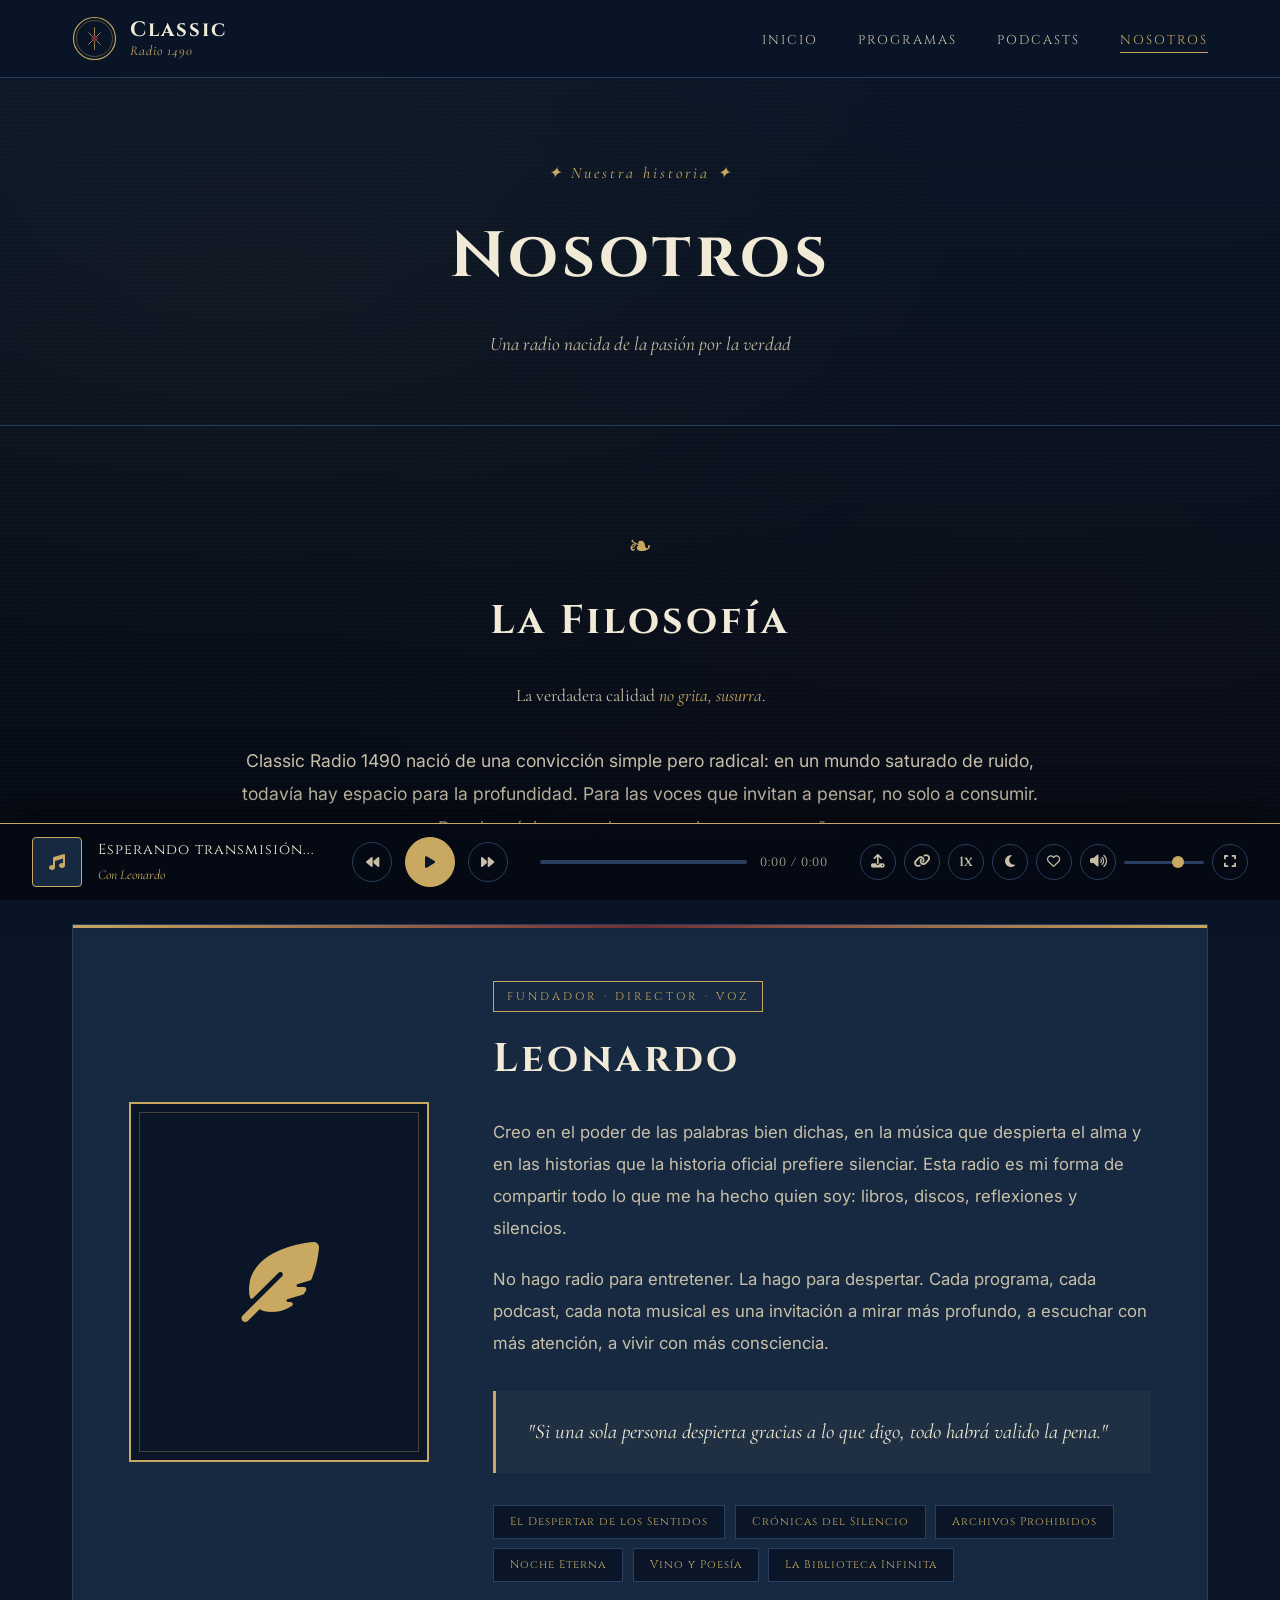
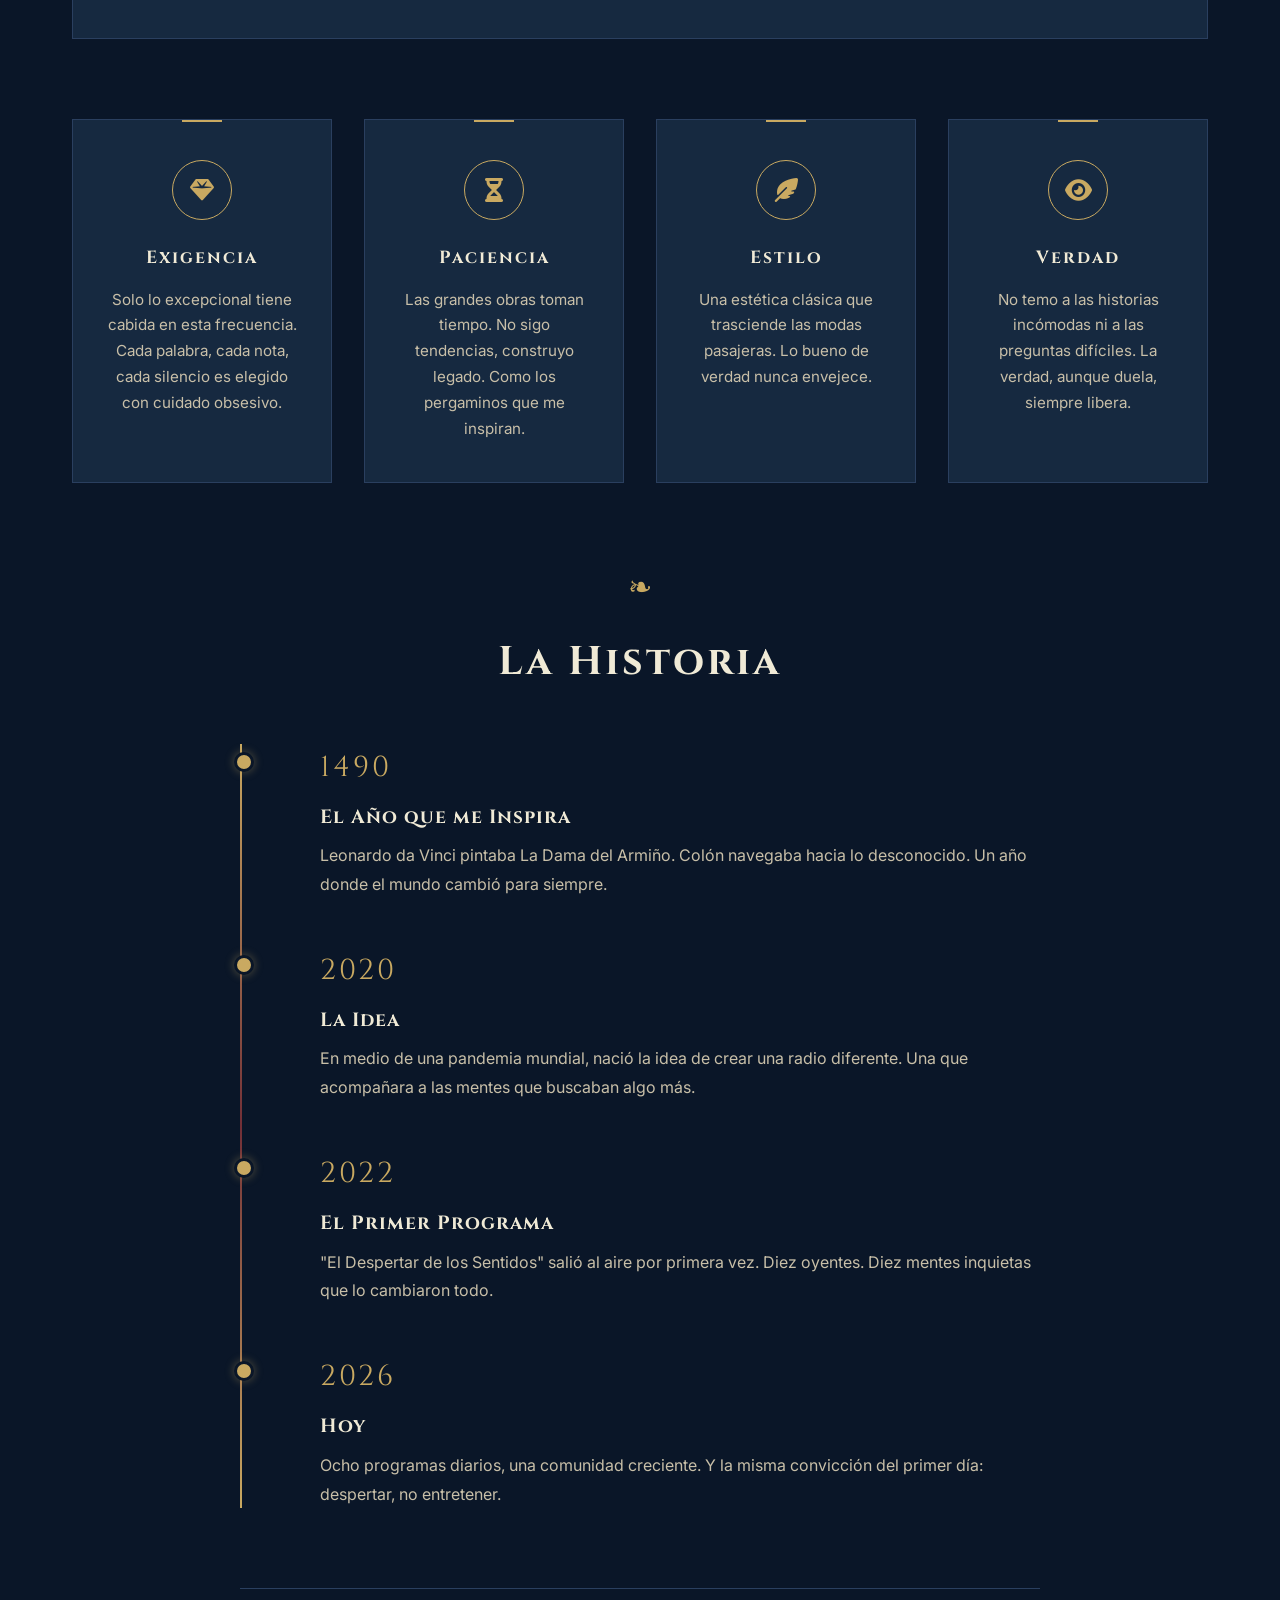
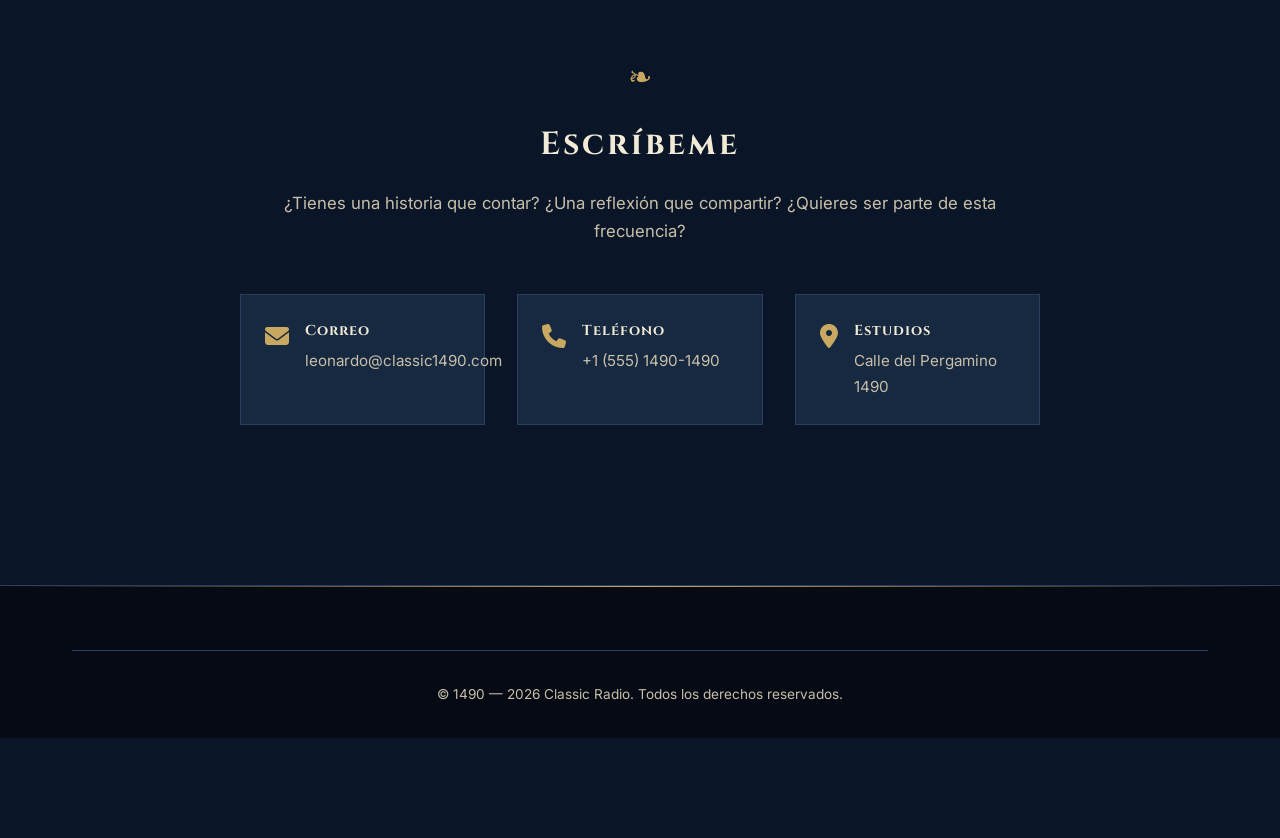
==== nosotros.html @ c49eec50 "Add files via upload" ====
<!DOCTYPE html>
<html lang="es">
<head>
    <meta charset="UTF-8">
    <meta name="viewport" content="width=device-width, initial-scale=1.0">
    <title>Nosotros — Classic Radio 1490</title>
    <link rel="preconnect" href="https://fonts.googleapis.com">
    <link rel="preconnect" href="https://fonts.gstatic.com" crossorigin>
    <link href="https://fonts.googleapis.com/css2?family=Cormorant+Garamond:ital,wght@0,400;0,600;0,700;1,400&family=Cinzel:wght@400;600;700&family=Inter:wght@300;400;500&display=swap" rel="stylesheet">
    <link rel="stylesheet" href="https://cdnjs.cloudflare.com/ajax/libs/font-awesome/6.4.0/css/all.min.css">
    <link rel="stylesheet" href="styles.css">
</head>
<body>

    <div class="visual-background">
        <div class="bg-overlay"></div>
        <div class="bg-particles" id="particles"></div>
    </div>

    <nav class="navbar">
        <div class="container nav-container">
            <a href="index.html" class="logo-link">
                <svg class="logo-svg" viewBox="0 0 60 60">
                    <circle cx="30" cy="30" r="28" fill="none" stroke="#C9A961" stroke-width="1.5"/>
                    <circle cx="30" cy="30" r="24" fill="none" stroke="#C9A961" stroke-width="0.5"/>
                    <path d="M30 15 L30 45 M22 22 L38 38 M38 22 L22 38" stroke="#C9A961" stroke-width="1" fill="none"/>
                    <circle cx="30" cy="30" r="4" fill="#722F37"/>
                </svg>
                <div class="logo-text">
                    <span class="logo-name">Classic</span>
                    <span class="logo-sub">Radio 1490</span>
                </div>
            </a>
            <ul class="nav-links">
                <li><a href="index.html">Inicio</a></li>
                <li><a href="programas.html">Programas</a></li>
                <li><a href="podcasts.html">Podcasts</a></li>
                <li><a href="nosotros.html" class="active">Nosotros</a></li>
            </ul>
            <button class="menu-toggle" aria-label="Menú"><span></span><span></span><span></span></button>
        </div>
    </nav>

    <section class="page-hero">
        <div class="container">
            <p class="page-eyebrow">✦ Nuestra historia ✦</p>
            <h1 class="page-title">Nosotros</h1>
            <p class="page-subtitle">Una radio nacida de la pasión por la verdad</p>
        </div>
    </section>

    <section class="about-story">
        <div class="container">
            
            <div class="story-intro">
                <span class="section-ornament">❧</span>
                <h2>La Filosofía</h2>
                <p class="story-lead">
                    La verdadera calidad <em>no grita, susurra</em>.
                </p>
                <p>
                    Classic Radio 1490 nació de una convicción simple pero radical: en un mundo 
                    saturado de ruido, todavía hay espacio para la profundidad. Para las voces 
                    que invitan a pensar, no solo a consumir. Para la música que eleva, no solo 
                    que acompaña.
                </p>
            </div>

            <div class="leonardo-profile">
                <div class="leonardo-photo">
                    <div class="leonardo-photo-inner">
                        <i class="fas fa-feather-pointed"></i>
                    </div>
                </div>
                <div class="leonardo-info">
                    <span class="leonardo-label">Fundador · Director · Voz</span>
                    <h3>Leonardo</h3>
                    <p class="leonardo-bio">
                        Creo en el poder de las palabras bien dichas, en la música que despierta 
                        el alma y en las historias que la historia oficial prefiere silenciar. 
                        Esta radio es mi forma de compartir todo lo que me ha hecho quien soy: 
                        libros, discos, reflexiones y silencios.
                    </p>
                    <p class="leonardo-bio">
                        No hago radio para entretener. La hago para despertar. Cada programa, 
                        cada podcast, cada nota musical es una invitación a mirar más profundo, 
                        a escuchar con más atención, a vivir con más consciencia.
                    </p>
                    <blockquote class="leonardo-quote">
                        "Si una sola persona despierta gracias a lo que digo, 
                        todo habrá valido la pena."
                    </blockquote>
                    <div class="leonardo-shows">
                        <span>El Despertar de los Sentidos</span>
                        <span>Crónicas del Silencio</span>
                        <span>Archivos Prohibidos</span>
                        <span>Noche Eterna</span>
                        <span>Vino y Poesía</span>
                        <span>La Biblioteca Infinita</span>
                    </div>
                </div>
            </div>

            <div class="story-values">
                <div class="value-card">
                    <div class="value-icon"><i class="fas fa-gem"></i></div>
                    <h3>Exigencia</h3>
                    <p>Solo lo excepcional tiene cabida en esta frecuencia. Cada palabra, cada nota, cada silencio es elegido con cuidado obsesivo.</p>
                </div>
                <div class="value-card">
                    <div class="value-icon"><i class="fas fa-hourglass-half"></i></div>
                    <h3>Paciencia</h3>
                    <p>Las grandes obras toman tiempo. No sigo tendencias, construyo legado. Como los pergaminos que me inspiran.</p>
                </div>
                <div class="value-card">
                    <div class="value-icon"><i class="fas fa-feather-pointed"></i></div>
                    <h3>Estilo</h3>
                    <p>Una estética clásica que trasciende las modas pasajeras. Lo bueno de verdad nunca envejece.</p>
                </div>
                <div class="value-card">
                    <div class="value-icon"><i class="fas fa-eye"></i></div>
                    <h3>Verdad</h3>
                    <p>No temo a las historias incómodas ni a las preguntas difíciles. La verdad, aunque duela, siempre libera.</p>
                </div>
            </div>

            <div class="story-timeline">
                <span class="section-ornament">❧</span>
                <h2>La Historia</h2>
                <div class="timeline">
                    <div class="timeline-item">
                        <div class="timeline-year">1490</div>
                        <div class="timeline-content">
                            <h4>El Año que me Inspira</h4>
                            <p>Leonardo da Vinci pintaba La Dama del Armiño. Colón navegaba hacia lo desconocido. Un año donde el mundo cambió para siempre.</p>
                        </div>
                    </div>
                    <div class="timeline-item">
                        <div class="timeline-year">2020</div>
                        <div class="timeline-content">
                            <h4>La Idea</h4>
                            <p>En medio de una pandemia mundial, nació la idea de crear una radio diferente. Una que acompañara a las mentes que buscaban algo más.</p>
                        </div>
                    </div>
                    <div class="timeline-item">
                        <div class="timeline-year">2022</div>
                        <div class="timeline-content">
                            <h4>El Primer Programa</h4>
                            <p>"El Despertar de los Sentidos" salió al aire por primera vez. Diez oyentes. Diez mentes inquietas que lo cambiaron todo.</p>
                        </div>
                    </div>
                    <div class="timeline-item">
                        <div class="timeline-year">2026</div>
                        <div class="timeline-content">
                            <h4>Hoy</h4>
                            <p>Ocho programas diarios, una comunidad creciente. Y la misma convicción del primer día: despertar, no entretener.</p>
                        </div>
                    </div>
                </div>
            </div>

            <div class="story-contact">
                <span class="section-ornament">❧</span>
                <h2>Escríbeme</h2>
                <p>¿Tienes una historia que contar? ¿Una reflexión que compartir? ¿Quieres ser parte de esta frecuencia?</p>
                <div class="contact-info">
                    <div class="contact-item">
                        <i class="fas fa-envelope"></i>
                        <div>
                            <strong>Correo</strong>
                            <p>leonardo@classic1490.com</p>
                        </div>
                    </div>
                    <div class="contact-item">
                        <i class="fas fa-phone"></i>
                        <div>
                            <strong>Teléfono</strong>
                            <p>+1 (555) 1490-1490</p>
                        </div>
                    </div>
                    <div class="contact-item">
                        <i class="fas fa-map-marker-alt"></i>
                        <div>
                            <strong>Estudios</strong>
                            <p>Calle del Pergamino 1490</p>
                        </div>
                    </div>
                </div>
            </div>
        </div>
    </section>

    <footer class="footer">
        <div class="container">
            <div class="footer-bottom">
                <p>© 1490 — 2026 Classic Radio. Todos los derechos reservados.</p>
            </div>
        </div>
    </footer>

    <div class="floating-player" id="floating-player">
        <div class="fp-info">
            <div class="fp-artwork"><i class="fas fa-music"></i></div>
            <div class="fp-text">
                <p class="fp-title" id="fp-title">Esperando transmisión...</p>
                <p class="fp-artist" id="fp-artist">Con Leonardo</p>
            </div>
        </div>
        <div class="fp-controls">
            <button class="fp-btn" id="fp-rewind"><i class="fas fa-backward"></i></button>
            <button class="fp-btn fp-play" id="fp-play"><i class="fas fa-play" id="fp-play-icon"></i></button>
            <button class="fp-btn" id="fp-forward"><i class="fas fa-forward"></i></button>
        </div>
        <div class="fp-progress">
            <div class="fp-progress-bar" id="fp-progress-bar">
                <div class="fp-progress-fill" id="fp-progress-fill"></div>
            </div>
            <span class="fp-time" id="fp-time">0:00 / 0:00</span>
        </div>
        <div class="fp-actions">
            <label for="fp-file" class="fp-action-btn"><i class="fas fa-upload"></i></label>
            <input type="file" id="fp-file" accept="audio/*" hidden>
            <button class="fp-action-btn" id="fp-url"><i class="fas fa-link"></i></button>
            <button class="fp-action-btn" id="fp-speed"><span id="fp-speed-label">1x</span></button>
            <button class="fp-action-btn" id="fp-sleep"><i class="fas fa-moon"></i></button>
            <button class="fp-action-btn" id="fp-favorite"><i class="far fa-heart" id="fp-fav-icon"></i></button>
            <button class="fp-action-btn" id="fp-volume-btn"><i class="fas fa-volume-high" id="fp-volume-icon"></i></button>
            <input type="range" id="fp-volume" min="0" max="100" value="70" class="fp-volume-slider">
            <button class="fp-action-btn" id="fp-expand"><i class="fas fa-expand"></i></button>
        </div>
        <audio id="main-audio" preload="metadata"></audio>
    </div>

    <div class="player-modal" id="player-modal">
        <div class="modal-content">
            <button class="modal-close" id="modal-close"><i class="fas fa-times"></i></button>
            <div class="modal-artwork"><i class="fas fa-music"></i></div>
            <h2 id="modal-title">Esperando transmisión...</h2>
            <p id="modal-artist">Con Leonardo</p>
            <div class="modal-visualizer" id="modal-visualizer">
                <span></span><span></span><span></span><span></span><span></span>
                <span></span><span></span><span></span><span></span><span></span>
                <span></span><span></span><span></span><span></span>
            </div>
            <div class="modal-progress">
                <span id="modal-current">0:00</span>
                <div class="modal-progress-bar" id="modal-progress-bar">
                    <div class="modal-progress-fill" id="modal-progress-fill"></div>
                </div>
                <span id="modal-total">0:00</span>
            </div>
            <div class="modal-controls">
                <button class="modal-btn" id="modal-rewind"><i class="fas fa-backward"></i></button>
                <button class="modal-btn modal-play" id="modal-play"><i class="fas fa-play" id="modal-play-icon"></i></button>
                <button class="modal-btn" id="modal-forward"><i class="fas fa-forward"></i></button>
            </div>
            <div class="modal-extra">
                <button class="modal-extra-btn" id="modal-speed"><i class="fas fa-gauge-high"></i> <span id="modal-speed-label">Velocidad: 1x</span></button>
                <button class="modal-extra-btn" id="modal-sleep"><i class="fas fa-moon"></i> <span>Temporizador</span></button>
                <button class="modal-extra-btn" id="modal-favorite"><i class="far fa-heart" id="modal-fav-icon"></i> <span>Favorito</span></button>
            </div>
            <div class="modal-volume">
                <i class="fas fa-volume-low"></i>
                <input type="range" id="modal-volume" min="0" max="100" value="70">
                <span id="modal-vol-value">70%</span>
            </div>
            <div class="modal-source">
                <p class="source-label">— Fuente de audio —</p>
                <div class="source-buttons">
                    <label for="modal-file" class="source-btn"><i class="fas fa-upload"></i> Subir audio</label>
                    <input type="file" id="modal-file" accept="audio/*" hidden>
                    <button class="source-btn" id="modal-url"><i class="fas fa-link"></i> Usar URL</button>
                    <button class="source-btn" id="modal-clear"><i class="fas fa-trash"></i> Limpiar</button>
                </div>
            </div>
        </div>
    </div>

    <div class="notification" id="notification">
        <i class="fas fa-check-circle"></i>
        <span id="notification-text"></span>
    </div>

    <script src="player.js"></script>
    <script src="main.js"></script>
</body>
</html>
---- styles.css ----
/* ============================================================
   CLASSIC RADIO 1490 — BIBLIOTECA DE MEDIANOCHE
   Azul profundo + Dorado antiguo + Burdeos
============================================================ */

:root {
    --midnight: #0A1628;
    --deep-blue: #162940;
    --navy: #1F3A5F;
    --gold: #C9A961;
    --gold-light: #D4B876;
    --gold-dim: #A68545;
    --burgundy: #722F37;
    --burgundy-light: #8B3A44;
    --moss: #4A5D4F;
    --pearl: #F0EAD6;
    --pearl-dim: #C8BFA8;
    --ink: #050A14;
    --border: #2A3F5F;
    --font-display: 'Cinzel', serif;
    --font-heading: 'Cormorant Garamond', serif;
    --font-body: 'Inter', sans-serif;
    --ease: cubic-bezier(0.4, 0, 0.2, 1);
}

* { margin: 0; padding: 0; box-sizing: border-box; }
html { scroll-behavior: smooth; }

body {
    font-family: var(--font-body);
    background-color: var(--midnight);
    color: var(--pearl);
    line-height: 1.7;
    overflow-x: hidden;
    padding-bottom: 100px;
}

.container { max-width: 1200px; margin: 0 auto; padding: 0 2rem; }

/* ---------- FONDO ---------- */
.visual-background {
    position: fixed;
    inset: 0;
    z-index: -1;
    background: 
        radial-gradient(ellipse at 20% 30%, rgba(201, 169, 97, 0.04) 0%, transparent 50%),
        radial-gradient(ellipse at 80% 70%, rgba(114, 47, 55, 0.04) 0%, transparent 50%),
        linear-gradient(180deg, var(--midnight) 0%, var(--ink) 100%);
}

.bg-overlay {
    position: absolute;
    inset: 0;
    background-image: repeating-linear-gradient(0deg, transparent, transparent 2px, rgba(201, 169, 97, 0.015) 2px, rgba(201, 169, 97, 0.015) 4px);
    pointer-events: none;
}

.bg-particles { position: absolute; inset: 0; overflow: hidden; }

.particle {
    position: absolute;
    width: 2px;
    height: 2px;
    background: var(--gold);
    border-radius: 50%;
    opacity: 0;
    animation: float-particle 15s infinite;
}

@keyframes float-particle {
    0% { opacity: 0; transform: translateY(100vh) translateX(0); }
    10% { opacity: 0.6; }
    90% { opacity: 0.6; }
    100% { opacity: 0; transform: translateY(-100px) translateX(100px); }
}

/* ---------- NAVBAR ---------- */
.navbar {
    position: fixed;
    top: 0;
    width: 100%;
    z-index: 100;
    background: rgba(10, 22, 40, 0.95);
    backdrop-filter: blur(15px);
    border-bottom: 1px solid var(--border);
    padding: 1rem 0;
}

.nav-container { display: flex; justify-content: space-between; align-items: center; }

.logo-link { display: flex; align-items: center; gap: 0.8rem; text-decoration: none; color: var(--pearl); }
.logo-svg { width: 45px; height: 45px; transition: transform 0.4s var(--ease); }
.logo-link:hover .logo-svg { transform: rotate(15deg); }

.logo-text { display: flex; flex-direction: column; line-height: 1; }
.logo-name { font-family: var(--font-display); font-size: 1.3rem; font-weight: 700; letter-spacing: 2px; }
.logo-sub { font-family: var(--font-heading); font-style: italic; font-size: 0.85rem; color: var(--gold); letter-spacing: 1px; margin-top: 0.2rem; }

.nav-links { display: flex; list-style: none; gap: 2.5rem; }

.nav-links a {
    color: var(--pearl-dim);
    text-decoration: none;
    font-family: var(--font-display);
    font-size: 0.8rem;
    letter-spacing: 2px;
    text-transform: uppercase;
    transition: color 0.3s var(--ease);
    position: relative;
    padding-bottom: 4px;
}

.nav-links a::after {
    content: '';
    position: absolute;
    bottom: 0;
    left: 0;
    width: 0;
    height: 1px;
    background: var(--gold);
    transition: width 0.3s var(--ease);
}

.nav-links a:hover, .nav-links a.active { color: var(--gold); }
.nav-links a:hover::after, .nav-links a.active::after { width: 100%; }

.menu-toggle { display: none; flex-direction: column; gap: 5px; background: transparent; border: none; cursor: pointer; padding: 8px; }
.menu-toggle span { width: 25px; height: 2px; background: var(--gold); transition: all 0.3s var(--ease); }

/* ---------- HERO ---------- */
.hero {
    min-height: 100vh;
    display: flex;
    align-items: center;
    justify-content: center;
    text-align: center;
    padding: 8rem 2rem 4rem;
    position: relative;
}

.hero-ornament { position: absolute; width: 120px; height: 120px; border: 1px solid var(--gold); opacity: 0.15; }
.hero-ornament.top-left { top: 100px; left: 40px; border-right: none; border-bottom: none; }
.hero-ornament.top-right { top: 100px; right: 40px; border-left: none; border-bottom: none; }
.hero-ornament.bottom-left { bottom: 40px; left: 40px; border-right: none; border-top: none; }
.hero-ornament.bottom-right { bottom: 40px; right: 40px; border-left: none; border-top: none; }

.hero-content { max-width: 800px; position: relative; z-index: 2; }

.hero-seal { width: 140px; height: 140px; margin: 0 auto 2rem; animation: fadeIn 1s var(--ease); }
.hero-seal svg { width: 100%; height: 100%; }

.hero-eyebrow { font-family: var(--font-heading); font-style: italic; color: var(--gold); font-size: 1rem; letter-spacing: 3px; margin-bottom: 1.5rem; animation: fadeInUp 1s var(--ease) 0.2s both; }

.hero-title {
    font-family: var(--font-display);
    font-size: clamp(2.5rem, 5vw, 4rem);
    font-weight: 600;
    color: var(--pearl);
    line-height: 1.2;
    margin-bottom: 1.5rem;
    letter-spacing: 2px;
    animation: fadeInUp 1s var(--ease) 0.4s both;
}

.hero-title em { font-family: var(--font-heading); font-style: italic; color: var(--gold); font-weight: 400; }

.hero-description { font-family: var(--font-heading); font-size: 1.2rem; color: var(--pearl-dim); max-width: 600px; margin: 0 auto 2rem; font-style: italic; animation: fadeInUp 1s var(--ease) 0.6s both; }

.hero-divider { display: flex; align-items: center; justify-content: center; gap: 1rem; margin-bottom: 2.5rem; animation: fadeInUp 1s var(--ease) 0.8s both; }
.hero-divider span { width: 80px; height: 1px; background: linear-gradient(90deg, transparent, var(--gold), transparent); }
.hero-divider i { color: var(--gold); font-size: 1rem; }

.hero-cta-group { display: flex; gap: 1.5rem; justify-content: center; flex-wrap: wrap; animation: fadeInUp 1s var(--ease) 1s both; }

.btn-primary {
    display: inline-flex;
    align-items: center;
    gap: 0.8rem;
    padding: 1rem 2.5rem;
    background: var(--gold);
    color: var(--midnight);
    text-decoration: none;
    font-family: var(--font-display);
    font-size: 0.85rem;
    letter-spacing: 3px;
    text-transform: uppercase;
    border: 1px solid var(--gold);
    transition: all 0.4s var(--ease);
}

.btn-primary:hover { background: var(--gold-light); border-color: var(--gold-light); transform: translateY(-2px); box-shadow: 0 10px 30px rgba(201, 169, 97, 0.3); }

.btn-secondary {
    display: inline-flex;
    align-items: center;
    gap: 0.8rem;
    padding: 1rem 2.5rem;
    background: transparent;
    color: var(--gold);
    text-decoration: none;
    font-family: var(--font-display);
    font-size: 0.85rem;
    letter-spacing: 3px;
    text-transform: uppercase;
    border: 1px solid var(--gold);
    transition: all 0.4s var(--ease);
}

.btn-secondary:hover { background: var(--gold); color: var(--midnight); transform: translateY(-2px); }

/* ---------- PAGE HERO ---------- */
.page-hero { padding: 10rem 2rem 4rem; text-align: center; border-bottom: 1px solid var(--border); }
.page-eyebrow { font-family: var(--font-heading); font-style: italic; color: var(--gold); font-size: 1rem; letter-spacing: 3px; margin-bottom: 1rem; }
.page-title { font-family: var(--font-display); font-size: clamp(2.5rem, 5vw, 4rem); color: var(--pearl); letter-spacing: 4px; margin-bottom: 1rem; }
.page-subtitle { font-family: var(--font-heading); font-style: italic; color: var(--pearl-dim); font-size: 1.2rem; }

/* ---------- SECCIONES ---------- */
.section-header { text-align: center; margin-bottom: 4rem; }
.section-ornament { display: block; color: var(--gold); font-size: 1.8rem; margin-bottom: 1rem; }
.section-title { font-family: var(--font-display); font-size: clamp(2rem, 4vw, 2.8rem); color: var(--pearl); letter-spacing: 4px; text-transform: uppercase; margin-bottom: 0.8rem; font-weight: 600; }
.section-subtitle { font-family: var(--font-heading); font-style: italic; color: var(--gold); font-size: 1.1rem; letter-spacing: 1px; }

/* ---------- EN VIVO ---------- */
.on-air-section { padding: 6rem 2rem; }

.on-air-card {
    max-width: 800px;
    margin: 0 auto;
    background: var(--deep-blue);
    border: 1px solid var(--border);
    border-radius: 4px;
    padding: 3rem;
    position: relative;
    overflow: hidden;
    transition: all 0.4s var(--ease);
}

.on-air-card::before {
    content: '';
    position: absolute;
    top: 0;
    left: 0;
    width: 100%;
    height: 3px;
    background: linear-gradient(90deg, var(--burgundy), var(--gold));
}

.on-air-card:hover {
    box-shadow: 0 20px 60px rgba(0, 0, 0, 0.4);
    border-color: rgba(201, 169, 97, 0.3);
}

.on-air-live { display: flex; align-items: center; gap: 0.5rem; font-family: var(--font-display); font-size: 0.8rem; letter-spacing: 2px; color: var(--burgundy-light); margin-bottom: 1.5rem; }
.live-dot { width: 8px; height: 8px; background: var(--burgundy-light); border-radius: 50%; animation: pulse 1.5s infinite; }
@keyframes pulse { 0%, 100% { opacity: 1; box-shadow: 0 0 0 0 rgba(139, 58, 68, 0.5); } 50% { opacity: 0.6; box-shadow: 0 0 0 8px rgba(139, 58, 68, 0); } }

.on-air-time { display: block; font-family: var(--font-display); font-size: 0.85rem; color: var(--gold); letter-spacing: 2px; margin-bottom: 0.5rem; }
.on-air-info h3 { font-family: var(--font-display); font-size: 2rem; color: var(--pearl); margin-bottom: 0.5rem; letter-spacing: 1px; }
.on-air-host { font-family: var(--font-heading); font-style: italic; color: var(--pearl-dim); font-size: 1.1rem; margin-bottom: 1rem; }
.on-air-host strong { color: var(--gold); font-style: normal; }
.on-air-desc { color: var(--pearl-dim); line-height: 1.8; margin-bottom: 2rem; }

.on-air-next { padding-top: 1.5rem; border-top: 1px solid var(--border); }
.next-label { display: block; font-family: var(--font-display); font-size: 0.75rem; letter-spacing: 2px; color: var(--gold); text-transform: uppercase; margin-bottom: 0.3rem; }
.next-show { font-family: var(--font-heading); font-style: italic; color: var(--pearl-dim); font-size: 1.1rem; }

/* ---------- PROGRAMAS GRID ---------- */
.featured-section { padding: 6rem 2rem; background: var(--deep-blue); border-top: 1px solid var(--border); border-bottom: 1px solid var(--border); }

.programs-grid { display: grid; grid-template-columns: repeat(auto-fit, minmax(240px, 1fr)); gap: 2rem; }

.program-card {
    background: var(--midnight);
    border: 1px solid var(--border);
    padding: 2rem;
    text-align: center;
    text-decoration: none;
    color: var(--pearl);
    transition: all 0.4s var(--ease);
    position: relative;
    overflow: hidden;
}

.program-card::before {
    content: '';
    position: absolute;
    top: 0;
    left: 50%;
    transform: translateX(-50%);
    width: 40px;
    height: 2px;
    background: var(--gold);
    transition: width 0.4s var(--ease);
}

.program-card:hover { transform: translateY(-5px); border-color: var(--gold); box-shadow: 0 15px 40px rgba(0, 0, 0, 0.4); }
.program-card:hover::before { width: 80px; }

.program-icon { font-size: 2rem; color: var(--gold); margin-bottom: 1rem; }
.program-card h3 { font-family: var(--font-display); font-size: 1.1rem; letter-spacing: 1px; margin-bottom: 0.5rem; }
.program-time { font-family: var(--font-display); font-size: 0.75rem; color: var(--gold); letter-spacing: 2px; margin-bottom: 1rem; }
.program-desc { font-family: var(--font-heading); font-style: italic; color: var(--pearl-dim); font-size: 0.95rem; }

/* ---------- QUOTE ---------- */
.quote-section {
    padding: 8rem 2rem;
    text-align: center;
    position: relative;
    background: var(--deep-blue);
    border-top: 1px solid var(--border);
    border-bottom: 1px solid var(--border);
}
.quote-mark { font-family: var(--font-display); font-size: 10rem; color: var(--gold); line-height: 1; opacity: 0.15; display: block; margin-bottom: -3rem; }
.quote-text { font-family: var(--font-heading); font-style: italic; font-size: clamp(1.5rem, 3vw, 2.2rem); color: var(--pearl); line-height: 1.6; margin-bottom: 2rem; }
.quote-text em { color: var(--gold); }
.quote-author { font-family: var(--font-display); color: var(--gold); font-size: 0.9rem; letter-spacing: 3px; text-transform: uppercase; font-style: normal; }

/* ---------- FILTROS ---------- */
.filter-section { padding: 2rem 2rem 0; }

.filter-bar {
    display: flex;
    gap: 0.8rem;
    flex-wrap: wrap;
    justify-content: center;
    margin-bottom: 2rem;
}

.filter-btn {
    padding: 0.6rem 1.3rem;
    background: transparent;
    border: 1px solid var(--border);
    color: var(--pearl-dim);
    font-family: var(--font-display);
    font-size: 0.75rem;
    letter-spacing: 2px;
    text-transform: uppercase;
    cursor: pointer;
    border-radius: 2px;
    transition: all 0.3s var(--ease);
}

.filter-btn:hover { border-color: var(--gold); color: var(--gold); }
.filter-btn.active { background: var(--gold); color: var(--midnight); border-color: var(--gold); }

/* ---------- PODCASTS ---------- */
.podcasts-section { padding: 4rem 2rem 6rem; }
.podcasts-grid { display: grid; grid-template-columns: repeat(auto-fit, minmax(320px, 1fr)); gap: 2rem; }

.podcast-card {
    background: var(--deep-blue);
    border: 1px solid var(--border);
    overflow: hidden;
    transition: all 0.5s var(--ease);
    position: relative;
}

.podcast-card.hidden { display: none; }

.podcast-card::after {
    content: '';
    position: absolute;
    bottom: 0;
    left: 0;
    width: 100%;
    height: 3px;
    background: linear-gradient(90deg, var(--gold), var(--burgundy));
    transform: scaleX(0);
    transition: transform 0.4s var(--ease);
}

.podcast-card:hover::after { transform: scaleX(1); }

.podcast-card:hover {
    transform: translateY(-8px);
    border-color: var(--gold);
    box-shadow: 0 25px 60px rgba(0, 0, 0, 0.4);
}

.podcast-cover {
    height: 180px;
    background: linear-gradient(135deg, var(--midnight) 0%, var(--navy) 100%);
    display: flex;
    align-items: center;
    justify-content: center;
    font-size: 3.5rem;
    color: var(--gold);
    border-bottom: 1px solid var(--border);
    position: relative;
    overflow: hidden;
}

.podcast-cover::before {
    content: '';
    position: absolute;
    inset: 0;
    background: radial-gradient(circle at 50% 50%, rgba(201, 169, 97, 0.1) 0%, transparent 70%);
}

.podcast-cover::after {
    content: '';
    position: absolute;
    inset: 15px;
    border: 1px solid rgba(201, 169, 97, 0.15);
    border-radius: 50%;
}

.podcast-info { padding: 1.8rem; }
.podcast-series { font-family: var(--font-display); font-size: 0.7rem; letter-spacing: 2px; color: var(--gold); text-transform: uppercase; margin-bottom: 0.5rem; display: block; }
.podcast-info h3 { font-family: var(--font-display); font-size: 1.2rem; color: var(--pearl); margin-bottom: 1rem; letter-spacing: 1px; line-height: 1.3; }
.podcast-desc { color: var(--pearl-dim); line-height: 1.7; margin-bottom: 1.5rem; font-size: 0.9rem; }

.podcast-meta { display: flex; gap: 1.5rem; margin-bottom: 1.5rem; color: var(--pearl-dim); font-size: 0.8rem; }
.podcast-meta i { color: var(--gold); margin-right: 0.3rem; }

.podcast-play {
    width: 100%;
    padding: 1rem;
    background: var(--gold);
    color: var(--midnight);
    border: none;
    font-family: var(--font-display);
    font-size: 0.8rem;
    letter-spacing: 2px;
    text-transform: uppercase;
    cursor: pointer;
    transition: all 0.3s var(--ease);
    display: flex;
    align-items: center;
    justify-content: center;
    gap: 0.5rem;
    position: relative;
    overflow: hidden;
}

.podcast-play::before {
    content: '';
    position: absolute;
    top: 50%;
    left: 50%;
    width: 0;
    height: 0;
    background: rgba(255, 255, 255, 0.2);
    border-radius: 50%;
    transform: translate(-50%, -50%);
    transition: width 0.5s var(--ease), height 0.5s var(--ease);
}

.podcast-play:hover::before { width: 300px; height: 300px; }
.podcast-play:hover { background: var(--gold-light); }
.podcast-play.playing { background: var(--burgundy); color: var(--pearl); }

/* ---------- SCHEDULE ---------- */
.schedule-section { padding: 6rem 2rem; }
.schedule-day { margin-bottom: 4rem; }
.day-title { font-family: var(--font-display); font-size: 1.5rem; color: var(--gold); letter-spacing: 3px; margin-bottom: 2rem; padding-bottom: 1rem; border-bottom: 1px solid var(--border); }

.schedule-grid { display: flex; flex-direction: column; gap: 1.5rem; }

.schedule-item {
    display: grid;
    grid-template-columns: 150px 1fr;
    gap: 2rem;
    background: var(--deep-blue);
    border: 1px solid var(--border);
    padding: 2rem;
    transition: all 0.4s var(--ease);
    position: relative;
    overflow: hidden;
}

.schedule-item::before {
    content: '';
    position: absolute;
    left: 0;
    top: 0;
    width: 3px;
    height: 100%;
    background: var(--gold);
    transform: scaleY(0);
    transition: transform 0.4s var(--ease);
}

.schedule-item:hover::before { transform: scaleY(1); }
.schedule-item:hover { border-color: var(--gold); transform: translateX(8px); box-shadow: 0 10px 30px rgba(0, 0, 0, 0.3); }

.schedule-time { text-align: center; border-right: 1px solid var(--border); padding-right: 2rem; }
.time-start { display: block; font-family: var(--font-display); font-size: 1.8rem; color: var(--gold); letter-spacing: 2px; }
.time-end { display: block; font-family: var(--font-display); font-size: 1rem; color: var(--pearl-dim); letter-spacing: 2px; margin-top: 0.3rem; }

.schedule-content h3 { font-family: var(--font-display); font-size: 1.3rem; color: var(--pearl); margin-bottom: 0.3rem; letter-spacing: 1px; }
.schedule-host { font-family: var(--font-heading); font-style: italic; color: var(--gold); margin-bottom: 1rem; }
.schedule-desc { color: var(--pearl-dim); line-height: 1.7; margin-bottom: 1rem; }
.schedule-tag { display: inline-block; padding: 0.3rem 0.8rem; background: var(--midnight); border: 1px solid var(--gold); color: var(--gold); font-family: var(--font-display); font-size: 0.7rem; letter-spacing: 1px; text-transform: uppercase; }

/* ---------- NOSOTROS ---------- */
.about-story { padding: 6rem 2rem; }

.story-intro { max-width: 800px; margin: 0 auto 5rem; text-align: center; }
.story-intro h2 { font-family: var(--font-display); font-size: 2.5rem; color: var(--pearl); margin-bottom: 1.5rem; letter-spacing: 3px; }
.story-lead { font-family: var(--font-heading); font-size: 1.8rem; color: var(--pearl); margin-bottom: 2rem; line-height: 1.5; }
.story-lead em { color: var(--gold); font-style: italic; }
.story-intro > p { color: var(--pearl-dim); font-size: 1.1rem; line-height: 1.9; }

.leonardo-profile {
    display: grid;
    grid-template-columns: 300px 1fr;
    gap: 4rem;
    background: var(--deep-blue);
    border: 1px solid var(--border);
    padding: 3.5rem;
    margin-bottom: 5rem;
    align-items: center;
    position: relative;
    overflow: hidden;
}

.leonardo-profile::before {
    content: '';
    position: absolute;
    top: 0;
    left: 0;
    width: 100%;
    height: 3px;
    background: linear-gradient(90deg, var(--gold), var(--burgundy), var(--gold));
}

.leonardo-photo {
    width: 300px;
    height: 360px;
    position: relative;
}

.leonardo-photo-inner {
    width: 100%;
    height: 100%;
    background: var(--midnight);
    border: 2px solid var(--gold);
    display: flex;
    align-items: center;
    justify-content: center;
    font-size: 5rem;
    color: var(--gold);
    position: relative;
    overflow: hidden;
}

.leonardo-photo-inner::after {
    content: '';
    position: absolute;
    inset: 8px;
    border: 1px solid rgba(201, 169, 97, 0.3);
}

.leonardo-label {
    display: inline-block;
    font-family: var(--font-display);
    font-size: 0.7rem;
    letter-spacing: 3px;
    text-transform: uppercase;
    color: var(--gold);
    margin-bottom: 0.8rem;
    padding: 0.3rem 0.8rem;
    border: 1px solid var(--gold);
}

.leonardo-info h3 {
    font-family: var(--font-display);
    font-size: 2.5rem;
    color: var(--pearl);
    margin-bottom: 1.5rem;
    letter-spacing: 3px;
}

.leonardo-bio {
    color: var(--pearl-dim);
    line-height: 1.9;
    margin-bottom: 1.2rem;
    font-size: 1.05rem;
}

.leonardo-quote {
    font-family: var(--font-heading);
    font-style: italic;
    color: var(--pearl);
    font-size: 1.3rem;
    padding: 1.5rem 2rem;
    border-left: 3px solid var(--gold);
    margin: 2rem 0;
    background: rgba(201, 169, 97, 0.05);
    line-height: 1.6;
}

.leonardo-shows {
    display: flex;
    gap: 0.6rem;
    flex-wrap: wrap;
    margin-top: 1.5rem;
}

.leonardo-shows span {
    padding: 0.4rem 1rem;
    background: var(--midnight);
    border: 1px solid var(--border);
    color: var(--gold);
    font-family: var(--font-display);
    font-size: 0.7rem;
    letter-spacing: 1px;
    transition: all 0.3s var(--ease);
}

.leonardo-shows span:hover {
    border-color: var(--gold);
    background: rgba(201, 169, 97, 0.1);
}

.story-values {
    display: grid;
    grid-template-columns: repeat(auto-fit, minmax(240px, 1fr));
    gap: 2rem;
    margin-bottom: 5rem;
}

.value-card {
    background: var(--deep-blue);
    border: 1px solid var(--border);
    padding: 2.5rem 2rem;
    text-align: center;
    transition: all 0.4s var(--ease);
    position: relative;
    overflow: hidden;
}

.value-card::before {
    content: '';
    position: absolute;
    top: 0;
    left: 50%;
    transform: translateX(-50%);
    width: 40px;
    height: 2px;
    background: var(--gold);
    transition: width 0.4s var(--ease);
}

.value-card:hover {
    transform: translateY(-8px);
    border-color: var(--gold);
    box-shadow: 0 20px 50px rgba(0, 0, 0, 0.3);
}

.value-card:hover::before { width: 80px; }

.value-icon {
    width: 60px;
    height: 60px;
    margin: 0 auto 1.5rem;
    border: 1px solid var(--gold);
    border-radius: 50%;
    display: flex;
    align-items: center;
    justify-content: center;
    transition: all 0.4s var(--ease);
}

.value-icon i { font-size: 1.5rem; color: var(--gold); }

.value-card:hover .value-icon {
    background: var(--gold);
    transform: rotate(10deg) scale(1.1);
}

.value-card:hover .value-icon i { color: var(--midnight); }

.value-card h3 {
    font-family: var(--font-display);
    font-size: 1.1rem;
    color: var(--pearl);
    margin-bottom: 0.8rem;
    letter-spacing: 2px;
}

.value-card p { color: var(--pearl-dim); font-size: 0.95rem; line-height: 1.7; }

.story-timeline {
    max-width: 800px;
    margin: 0 auto 5rem;
    text-align: center;
}

.story-timeline h2 {
    font-family: var(--font-display);
    font-size: 2.5rem;
    color: var(--pearl);
    margin-bottom: 3rem;
    letter-spacing: 3px;
}

.timeline { position: relative; padding-left: 3rem; text-align: left; }
.timeline::before { content: ''; position: absolute; left: 0; top: 0; bottom: 0; width: 2px; background: linear-gradient(180deg, var(--gold), var(--burgundy), var(--gold)); }

.timeline-item {
    position: relative;
    margin-bottom: 3rem;
    padding-left: 2rem;
    transition: all 0.4s var(--ease);
}

.timeline-item:hover { transform: translateX(10px); }

.timeline-item::before {
    content: '';
    position: absolute;
    left: -3.35rem;
    top: 0.5rem;
    width: 14px;
    height: 14px;
    background: var(--gold);
    border-radius: 50%;
    border: 3px solid var(--midnight);
    box-shadow: 0 0 10px rgba(201, 169, 97, 0.4);
    transition: all 0.3s var(--ease);
}

.timeline-item:hover::before {
    transform: scale(1.3);
    box-shadow: 0 0 20px rgba(201, 169, 97, 0.6);
}

.timeline-year {
    font-family: var(--font-display);
    font-size: 1.8rem;
    color: var(--gold);
    letter-spacing: 3px;
    margin-bottom: 0.5rem;
}

.timeline-content h4 {
    font-family: var(--font-display);
    font-size: 1.2rem;
    color: var(--pearl);
    margin-bottom: 0.5rem;
    letter-spacing: 1px;
}

.timeline-content p { color: var(--pearl-dim); line-height: 1.8; }

.story-contact {
    max-width: 800px;
    margin: 0 auto;
    text-align: center;
    padding: 4rem 0;
    border-top: 1px solid var(--border);
}

.story-contact h2 { font-family: var(--font-display); font-size: 2rem; color: var(--pearl); margin-bottom: 1rem; letter-spacing: 3px; }
.story-contact > p { color: var(--pearl-dim); font-size: 1.05rem; margin-bottom: 3rem; }

.contact-info { display: grid; grid-template-columns: repeat(auto-fit, minmax(200px, 1fr)); gap: 2rem; }

.contact-item {
    display: flex;
    gap: 1rem;
    align-items: flex-start;
    text-align: left;
    padding: 1.5rem;
    background: var(--deep-blue);
    border: 1px solid var(--border);
    transition: all 0.3s var(--ease);
}

.contact-item:hover {
    border-color: var(--gold);
    transform: translateY(-3px);
}

.contact-item i { font-size: 1.5rem; color: var(--gold); margin-top: 0.3rem; }
.contact-item strong { display: block; font-family: var(--font-display); color: var(--pearl); letter-spacing: 1px; margin-bottom: 0.3rem; font-size: 0.9rem; }
.contact-item p { color: var(--pearl-dim); font-size: 0.95rem; }

/* ---------- FOOTER ---------- */
.footer {
    padding: 4rem 2rem 2rem;
    background: var(--ink);
    border-top: 1px solid var(--border);
    position: relative;
}

.footer::before {
    content: '';
    position: absolute;
    top: 0;
    left: 0;
    width: 100%;
    height: 1px;
    background: linear-gradient(90deg, transparent, var(--gold), transparent);
}

.footer-grid { display: grid; grid-template-columns: 2fr 1fr 1fr; gap: 3rem; margin-bottom: 3rem; }
.footer-col h4 { font-family: var(--font-display); color: var(--gold); letter-spacing: 2px; margin-bottom: 1rem; font-size: 1rem; }
.footer-col p, .footer-col li { color: var(--pearl-dim); font-size: 0.9rem; line-height: 1.8; }
.footer-col ul { list-style: none; }
.footer-col a { color: var(--pearl-dim); text-decoration: none; transition: color 0.3s var(--ease); }
.footer-col a:hover { color: var(--gold); }
.footer-col li i { color: var(--gold); margin-right: 0.5rem; }
.footer-bottom { text-align: center; padding-top: 2rem; border-top: 1px solid var(--border); color: var(--pearl-dim); font-size: 0.85rem; }

/* ============================================================
   REPRODUCTOR FLOTANTE
============================================================ */
.floating-player {
    position: fixed;
    bottom: 0;
    left: 0;
    width: 100%;
    background: rgba(5, 10, 20, 0.98);
    backdrop-filter: blur(15px);
    border-top: 1px solid var(--gold);
    padding: 0.8rem 2rem;
    display: grid;
    grid-template-columns: 1fr auto 1fr auto;
    gap: 2rem;
    align-items: center;
    z-index: 90;
    box-shadow: 0 -10px 40px rgba(0, 0, 0, 0.5);
}

.fp-info { display: flex; align-items: center; gap: 1rem; min-width: 0; }

.fp-artwork {
    width: 50px;
    height: 50px;
    background: var(--deep-blue);
    border: 1px solid var(--gold);
    border-radius: 4px;
    display: flex;
    align-items: center;
    justify-content: center;
    color: var(--gold);
    flex-shrink: 0;
}

.fp-text { min-width: 0; }
.fp-title { font-family: var(--font-display); font-size: 0.9rem; color: var(--pearl); letter-spacing: 1px; white-space: nowrap; overflow: hidden; text-overflow: ellipsis; }
.fp-artist { font-family: var(--font-heading); font-style: italic; color: var(--gold); font-size: 0.85rem; white-space: nowrap; overflow: hidden; text-overflow: ellipsis; }

.fp-controls { display: flex; gap: 0.8rem; align-items: center; }

.fp-btn {
    width: 40px;
    height: 40px;
    border: 1px solid var(--border);
    background: transparent;
    color: var(--pearl-dim);
    border-radius: 50%;
    cursor: pointer;
    transition: all 0.3s var(--ease);
    display: flex;
    align-items: center;
    justify-content: center;
}

.fp-btn:hover { border-color: var(--gold); color: var(--gold); }

.fp-play { width: 50px; height: 50px; background: var(--gold); color: var(--midnight); border-color: var(--gold); }
.fp-play:hover { background: var(--gold-light); color: var(--midnight); }

.fp-progress { display: flex; align-items: center; gap: 0.8rem; min-width: 0; }
.fp-progress-bar { flex: 1; height: 4px; background: var(--border); border-radius: 2px; cursor: pointer; overflow: hidden; }
.fp-progress-fill { height: 100%; background: linear-gradient(90deg, var(--gold), var(--burgundy-light)); width: 0%; transition: width 0.1s linear; }
.fp-time { font-family: var(--font-display); font-size: 0.75rem; color: var(--pearl-dim); letter-spacing: 1px; white-space: nowrap; }

.fp-actions { display: flex; align-items: center; gap: 0.5rem; }

.fp-action-btn {
    width: 36px;
    height: 36px;
    border: 1px solid var(--border);
    background: transparent;
    color: var(--pearl-dim);
    border-radius: 50%;
    cursor: pointer;
    transition: all 0.3s var(--ease);
    display: flex;
    align-items: center;
    justify-content: center;
    font-size: 0.85rem;
    font-family: var(--font-display);
    font-weight: 600;
}

.fp-action-btn:hover { border-color: var(--gold); color: var(--gold); }
.fp-action-btn.active { background: var(--gold); color: var(--midnight); border-color: var(--gold); }

.fp-volume-slider {
    -webkit-appearance: none;
    width: 80px;
    height: 3px;
    background: var(--border);
    border-radius: 2px;
    outline: none;
}

.fp-volume-slider::-webkit-slider-thumb {
    -webkit-appearance: none;
    width: 12px;
    height: 12px;
    background: var(--gold);
    border-radius: 50%;
    cursor: pointer;
}

.fp-volume-slider::-moz-range-thumb {
    width: 12px;
    height: 12px;
    background: var(--gold);
    border-radius: 50%;
    cursor: pointer;
    border: none;
}

/* ---------- MODAL ---------- */
.player-modal {
    position: fixed;
    inset: 0;
    background: rgba(5, 10, 20, 0.98);
    backdrop-filter: blur(20px);
    z-index: 200;
    display: none;
    align-items: center;
    justify-content: center;
    padding: 2rem;
}

.player-modal.active { display: flex; }

.modal-content {
    max-width: 500px;
    width: 100%;
    background: var(--deep-blue);
    border: 1px solid var(--gold);
    border-radius: 4px;
    padding: 3rem;
    text-align: center;
    position: relative;
}

.modal-close {
    position: absolute;
    top: 1rem;
    right: 1rem;
    width: 40px;
    height: 40px;
    background: transparent;
    border: 1px solid var(--border);
    color: var(--pearl-dim);
    border-radius: 50%;
    cursor: pointer;
    transition: all 0.3s var(--ease);
}

.modal-close:hover { border-color: var(--gold); color: var(--gold); }

.modal-artwork {
    width: 200px;
    height: 200px;
    margin: 0 auto 2rem;
    background: var(--midnight);
    border: 2px solid var(--gold);
    border-radius: 50%;
    display: flex;
    align-items: center;
    justify-content: center;
    font-size: 5rem;
    color: var(--gold);
}

.modal-content h2 { font-family: var(--font-display); font-size: 1.5rem; color: var(--pearl); margin-bottom: 0.5rem; letter-spacing: 1px; }
.modal-content > p { font-family: var(--font-heading); font-style: italic; color: var(--gold); margin-bottom: 2rem; }

.modal-visualizer { display: flex; justify-content: center; align-items: flex-end; gap: 4px; height: 60px; margin-bottom: 2rem; }
.modal-visualizer span { display: block; width: 4px; background: linear-gradient(to top, var(--gold), var(--burgundy-light)); border-radius: 2px; height: 15%; }
.modal-visualizer.active span { animation: bars 0.8s infinite ease-in-out; }
.modal-visualizer.active span:nth-child(odd) { animation-delay: 0.1s; }
.modal-visualizer.active span:nth-child(even) { animation-delay: 0.3s; }
.modal-visualizer.active span:nth-child(3n) { animation-delay: 0.2s; }
@keyframes bars { 0%, 100% { height: 15%; } 50% { height: 90%; } }

.modal-progress { display: flex; align-items: center; gap: 1rem; margin-bottom: 2rem; font-family: var(--font-display); font-size: 0.8rem; color: var(--pearl-dim); }
.modal-progress-bar { flex: 1; height: 4px; background: var(--border); border-radius: 2px; cursor: pointer; overflow: hidden; }
.modal-progress-fill { height: 100%; background: linear-gradient(90deg, var(--gold), var(--burgundy-light)); width: 0%; transition: width 0.1s linear; }

.modal-controls { display: flex; justify-content: center; gap: 1.5rem; margin-bottom: 2rem; }
.modal-btn { width: 50px; height: 50px; border: 1px solid var(--border); background: transparent; color: var(--pearl-dim); border-radius: 50%; cursor: pointer; transition: all 0.3s var(--ease); display: flex; align-items: center; justify-content: center; }
.modal-btn:hover { border-color: var(--gold); color: var(--gold); }
.modal-play { width: 70px; height: 70px; background: var(--gold); color: var(--midnight); border-color: var(--gold); font-size: 1.3rem; }
.modal-play:hover { background: var(--gold-light); color: var(--midnight); }

.modal-extra { display: flex; justify-content: center; gap: 0.8rem; margin-bottom: 2rem; flex-wrap: wrap; }

.modal-extra-btn {
    padding: 0.6rem 1.2rem;
    background: transparent;
    border: 1px solid var(--border);
    color: var(--pearl-dim);
    font-family: var(--font-display);
    font-size: 0.7rem;
    letter-spacing: 1px;
    text-transform: uppercase;
    cursor: pointer;
    border-radius: 2px;
    transition: all 0.3s var(--ease);
    display: inline-flex;
    align-items: center;
    gap: 0.5rem;
}

.modal-extra-btn:hover { border-color: var(--gold); color: var(--gold); }
.modal-extra-btn.active { background: var(--gold); color: var(--midnight); border-color: var(--gold); }

.modal-volume { display: flex; align-items: center; justify-content: center; gap: 1rem; color: var(--pearl-dim); margin-bottom: 2rem; }
.modal-volume input { width: 150px; }

.modal-source { padding-top: 1.5rem; border-top: 1px solid var(--border); }
.source-label { font-family: var(--font-heading); font-style: italic; color: var(--pearl-dim); margin-bottom: 1rem; }
.source-buttons { display: flex; justify-content: center; gap: 0.8rem; flex-wrap: wrap; }

.source-btn {
    padding: 0.7rem 1.2rem;
    background: transparent;
    border: 1px solid var(--border);
    color: var(--pearl-dim);
    font-family: var(--font-display);
    font-size: 0.75rem;
    letter-spacing: 2px;
    text-transform: uppercase;
    cursor: pointer;
    transition: all 0.3s var(--ease);
    display: inline-flex;
    align-items: center;
    gap: 0.5rem;
}

.source-btn:hover { background: var(--gold); color: var(--midnight); border-color: var(--gold); }

/* ---------- NOTIFICACIÓN ---------- */
.notification {
    position: fixed;
    bottom: 120px;
    right: 2rem;
    background: var(--deep-blue);
    border: 1px solid var(--gold);
    color: var(--pearl);
    padding: 1rem 1.5rem;
    border-radius: 4px;
    display: flex;
    align-items: center;
    gap: 0.8rem;
    font-family: var(--font-display);
    font-size: 0.85rem;
    letter-spacing: 1px;
    box-shadow: 0 10px 30px rgba(0, 0, 0, 0.5);
    transform: translateX(400px);
    transition: transform 0.4s var(--ease);
    z-index: 300;
}

.notification.show { transform: translateX(0); }
.notification i { color: var(--gold); font-size: 1.2rem; }

/* ---------- ANIMACIONES ---------- */
@keyframes fadeIn { from { opacity: 0; } to { opacity: 1; } }
@keyframes fadeInUp { from { opacity: 0; transform: translateY(30px); } to { opacity: 1; transform: translateY(0); } }

/* ---------- RESPONSIVE ---------- */
@media (max-width: 900px) {
    .nav-links {
        position: fixed;
        top: 70px;
        right: -100%;
        width: 280px;
        height: calc(100vh - 70px);
        background: var(--midnight);
        flex-direction: column;
        padding: 3rem 2rem;
        gap: 2rem;
        border-left: 1px solid var(--border);
        transition: right 0.4s var(--ease);
    }
    .nav-links.active { right: 0; }
    .menu-toggle { display: flex; }
    .hero-ornament { display: none; }
    .footer-grid { grid-template-columns: 1fr; }
    
    .floating-player { grid-template-columns: 1fr auto; gap: 1rem; padding: 0.6rem 1rem; }
    .fp-progress, .fp-actions { display: none; }
    
    .schedule-item { grid-template-columns: 1fr; }
    .schedule-time { border-right: none; border-bottom: 1px solid var(--border); padding: 0 0 1rem 0; text-align: left; }
    .time-start { display: inline; font-size: 1.2rem; }
    .time-end { display: inline; margin-left: 0.5rem; }
    
    .leonardo-profile { grid-template-columns: 1fr; gap: 2rem; }
    .leonardo-photo { width: 100%; max-width: 280px; margin: 0 auto; }
}

@media (max-width: 600px) {
    .hero-title { font-size: 2rem; }
    .hero-cta-group { flex-direction: column; }
    .btn-primary, .btn-secondary { width: 100%; justify-content: center; }
    .on-air-card { padding: 2rem 1.5rem; }
    .modal-content { padding: 2rem 1.5rem; }
    .leonardo-info h3 { font-size: 1.8rem; }
    .leonardo-quote { font-size: 1.1rem; padding: 1rem; }
    .story-values { grid-template-columns: 1fr; }
    .contact-info { grid-template-columns: 1fr; }
}
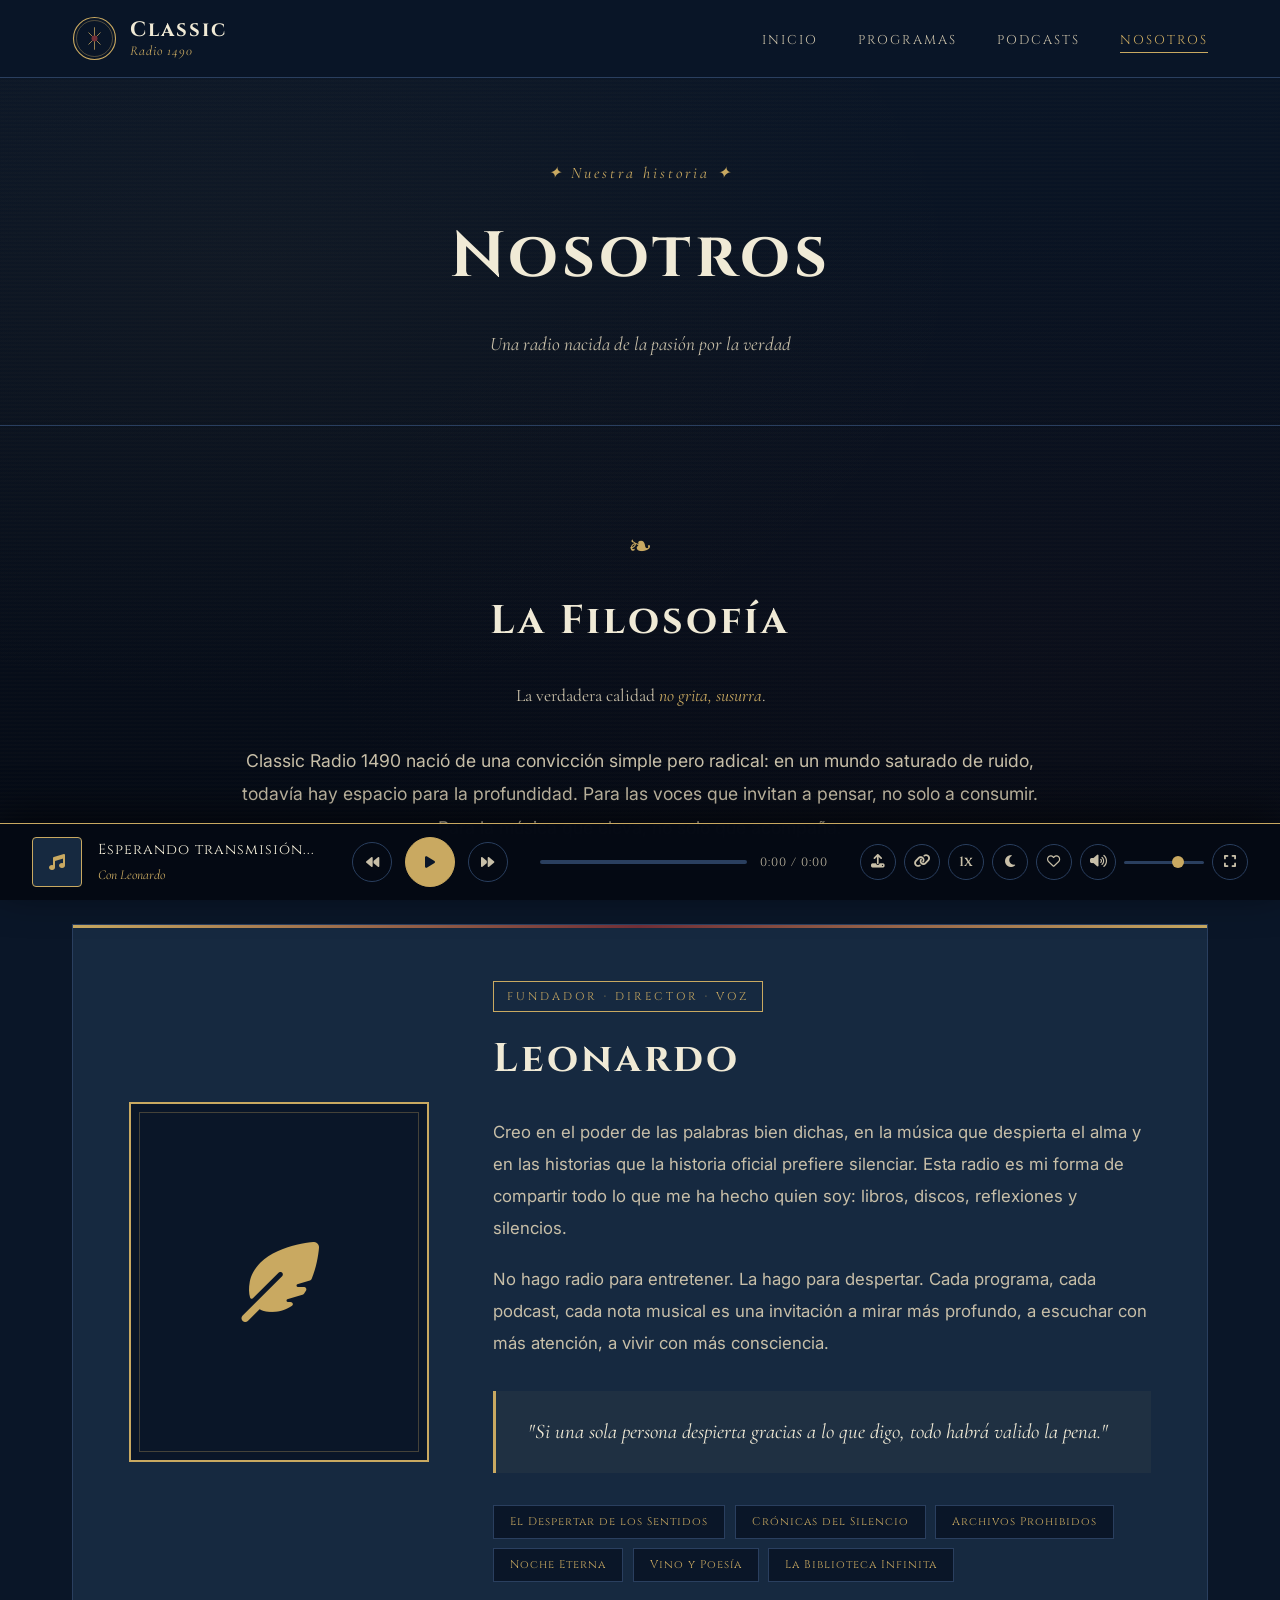
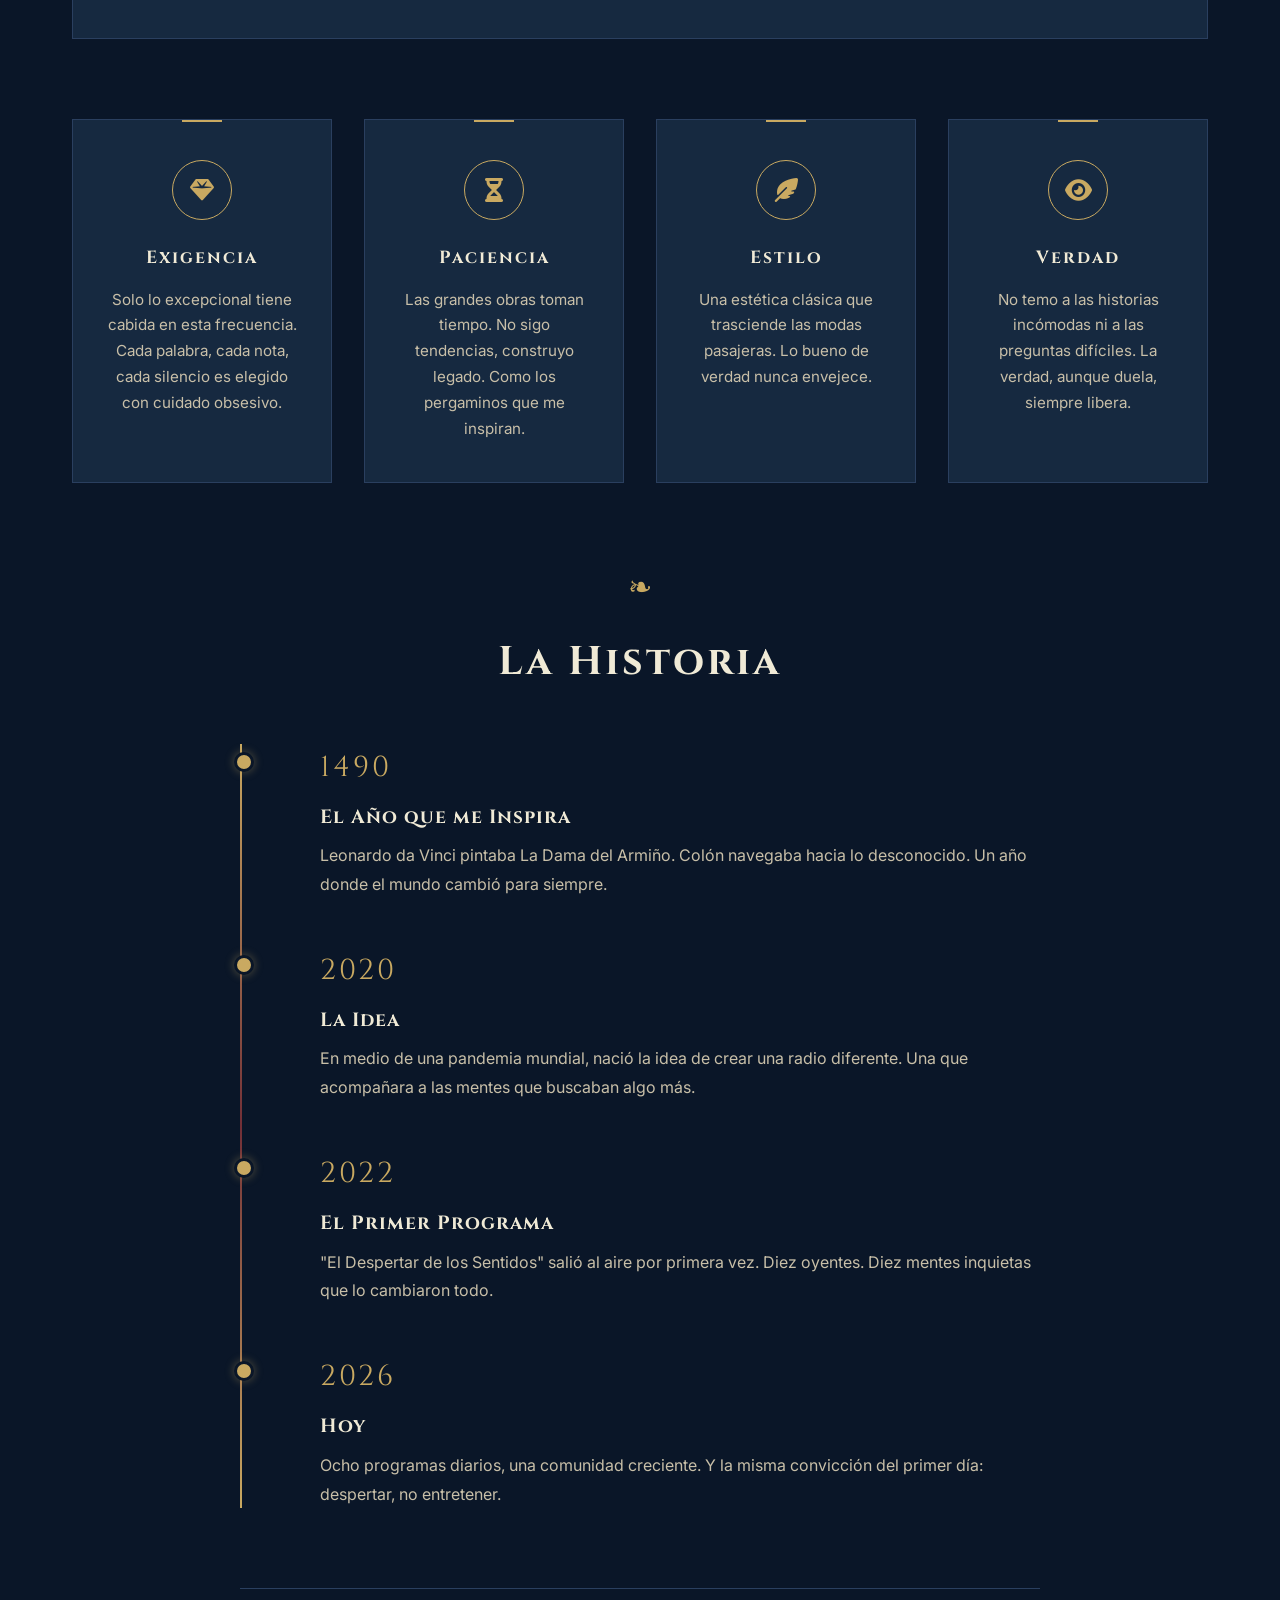
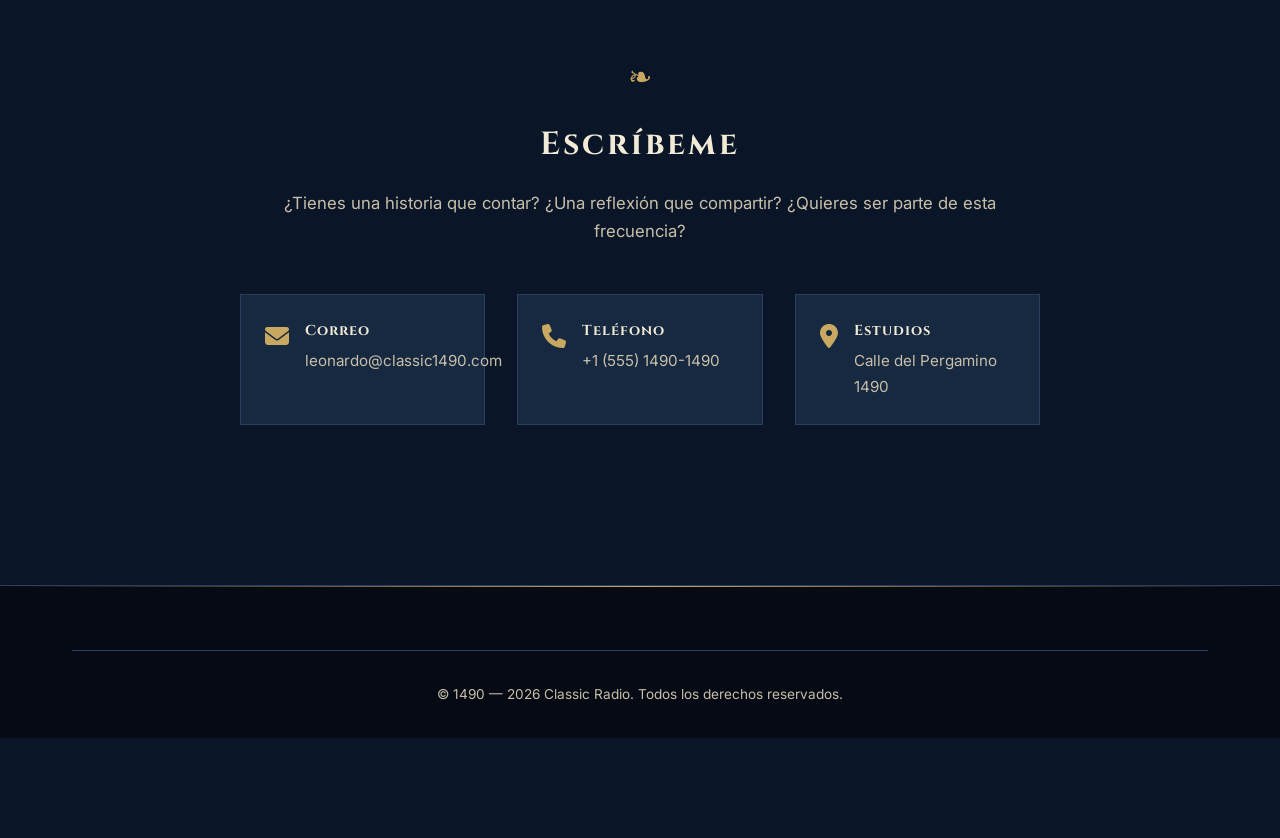
==== commit 053b90e0: "Primera subida de Radio Azul" ====
--- a/nosotros.html
+++ b/nosotros.html
@@ -1,287 +1,287 @@
-<!DOCTYPE html>
-<html lang="es">
-<head>
-    <meta charset="UTF-8">
-    <meta name="viewport" content="width=device-width, initial-scale=1.0">
-    <title>Nosotros — Classic Radio 1490</title>
-    <link rel="preconnect" href="https://fonts.googleapis.com">
-    <link rel="preconnect" href="https://fonts.gstatic.com" crossorigin>
-    <link href="https://fonts.googleapis.com/css2?family=Cormorant+Garamond:ital,wght@0,400;0,600;0,700;1,400&family=Cinzel:wght@400;600;700&family=Inter:wght@300;400;500&display=swap" rel="stylesheet">
-    <link rel="stylesheet" href="https://cdnjs.cloudflare.com/ajax/libs/font-awesome/6.4.0/css/all.min.css">
-    <link rel="stylesheet" href="styles.css">
-</head>
-<body>
-
-    <div class="visual-background">
-        <div class="bg-overlay"></div>
-        <div class="bg-particles" id="particles"></div>
-    </div>
-
-    <nav class="navbar">
-        <div class="container nav-container">
-            <a href="index.html" class="logo-link">
-                <svg class="logo-svg" viewBox="0 0 60 60">
-                    <circle cx="30" cy="30" r="28" fill="none" stroke="#C9A961" stroke-width="1.5"/>
-                    <circle cx="30" cy="30" r="24" fill="none" stroke="#C9A961" stroke-width="0.5"/>
-                    <path d="M30 15 L30 45 M22 22 L38 38 M38 22 L22 38" stroke="#C9A961" stroke-width="1" fill="none"/>
-                    <circle cx="30" cy="30" r="4" fill="#722F37"/>
-                </svg>
-                <div class="logo-text">
-                    <span class="logo-name">Classic</span>
-                    <span class="logo-sub">Radio 1490</span>
-                </div>
-            </a>
-            <ul class="nav-links">
-                <li><a href="index.html">Inicio</a></li>
-                <li><a href="programas.html">Programas</a></li>
-                <li><a href="podcasts.html">Podcasts</a></li>
-                <li><a href="nosotros.html" class="active">Nosotros</a></li>
-            </ul>
-            <button class="menu-toggle" aria-label="Menú"><span></span><span></span><span></span></button>
-        </div>
-    </nav>
-
-    <section class="page-hero">
-        <div class="container">
-            <p class="page-eyebrow">✦ Nuestra historia ✦</p>
-            <h1 class="page-title">Nosotros</h1>
-            <p class="page-subtitle">Una radio nacida de la pasión por la verdad</p>
-        </div>
-    </section>
-
-    <section class="about-story">
-        <div class="container">
-            
-            <div class="story-intro">
-                <span class="section-ornament">❧</span>
-                <h2>La Filosofía</h2>
-                <p class="story-lead">
-                    La verdadera calidad <em>no grita, susurra</em>.
-                </p>
-                <p>
-                    Classic Radio 1490 nació de una convicción simple pero radical: en un mundo 
-                    saturado de ruido, todavía hay espacio para la profundidad. Para las voces 
-                    que invitan a pensar, no solo a consumir. Para la música que eleva, no solo 
-                    que acompaña.
-                </p>
-            </div>
-
-            <div class="leonardo-profile">
-                <div class="leonardo-photo">
-                    <div class="leonardo-photo-inner">
-                        <i class="fas fa-feather-pointed"></i>
-                    </div>
-                </div>
-                <div class="leonardo-info">
-                    <span class="leonardo-label">Fundador · Director · Voz</span>
-                    <h3>Leonardo</h3>
-                    <p class="leonardo-bio">
-                        Creo en el poder de las palabras bien dichas, en la música que despierta 
-                        el alma y en las historias que la historia oficial prefiere silenciar. 
-                        Esta radio es mi forma de compartir todo lo que me ha hecho quien soy: 
-                        libros, discos, reflexiones y silencios.
-                    </p>
-                    <p class="leonardo-bio">
-                        No hago radio para entretener. La hago para despertar. Cada programa, 
-                        cada podcast, cada nota musical es una invitación a mirar más profundo, 
-                        a escuchar con más atención, a vivir con más consciencia.
-                    </p>
-                    <blockquote class="leonardo-quote">
-                        "Si una sola persona despierta gracias a lo que digo, 
-                        todo habrá valido la pena."
-                    </blockquote>
-                    <div class="leonardo-shows">
-                        <span>El Despertar de los Sentidos</span>
-                        <span>Crónicas del Silencio</span>
-                        <span>Archivos Prohibidos</span>
-                        <span>Noche Eterna</span>
-                        <span>Vino y Poesía</span>
-                        <span>La Biblioteca Infinita</span>
-                    </div>
-                </div>
-            </div>
-
-            <div class="story-values">
-                <div class="value-card">
-                    <div class="value-icon"><i class="fas fa-gem"></i></div>
-                    <h3>Exigencia</h3>
-                    <p>Solo lo excepcional tiene cabida en esta frecuencia. Cada palabra, cada nota, cada silencio es elegido con cuidado obsesivo.</p>
-                </div>
-                <div class="value-card">
-                    <div class="value-icon"><i class="fas fa-hourglass-half"></i></div>
-                    <h3>Paciencia</h3>
-                    <p>Las grandes obras toman tiempo. No sigo tendencias, construyo legado. Como los pergaminos que me inspiran.</p>
-                </div>
-                <div class="value-card">
-                    <div class="value-icon"><i class="fas fa-feather-pointed"></i></div>
-                    <h3>Estilo</h3>
-                    <p>Una estética clásica que trasciende las modas pasajeras. Lo bueno de verdad nunca envejece.</p>
-                </div>
-                <div class="value-card">
-                    <div class="value-icon"><i class="fas fa-eye"></i></div>
-                    <h3>Verdad</h3>
-                    <p>No temo a las historias incómodas ni a las preguntas difíciles. La verdad, aunque duela, siempre libera.</p>
-                </div>
-            </div>
-
-            <div class="story-timeline">
-                <span class="section-ornament">❧</span>
-                <h2>La Historia</h2>
-                <div class="timeline">
-                    <div class="timeline-item">
-                        <div class="timeline-year">1490</div>
-                        <div class="timeline-content">
-                            <h4>El Año que me Inspira</h4>
-                            <p>Leonardo da Vinci pintaba La Dama del Armiño. Colón navegaba hacia lo desconocido. Un año donde el mundo cambió para siempre.</p>
-                        </div>
-                    </div>
-                    <div class="timeline-item">
-                        <div class="timeline-year">2020</div>
-                        <div class="timeline-content">
-                            <h4>La Idea</h4>
-                            <p>En medio de una pandemia mundial, nació la idea de crear una radio diferente. Una que acompañara a las mentes que buscaban algo más.</p>
-                        </div>
-                    </div>
-                    <div class="timeline-item">
-                        <div class="timeline-year">2022</div>
-                        <div class="timeline-content">
-                            <h4>El Primer Programa</h4>
-                            <p>"El Despertar de los Sentidos" salió al aire por primera vez. Diez oyentes. Diez mentes inquietas que lo cambiaron todo.</p>
-                        </div>
-                    </div>
-                    <div class="timeline-item">
-                        <div class="timeline-year">2026</div>
-                        <div class="timeline-content">
-                            <h4>Hoy</h4>
-                            <p>Ocho programas diarios, una comunidad creciente. Y la misma convicción del primer día: despertar, no entretener.</p>
-                        </div>
-                    </div>
-                </div>
-            </div>
-
-            <div class="story-contact">
-                <span class="section-ornament">❧</span>
-                <h2>Escríbeme</h2>
-                <p>¿Tienes una historia que contar? ¿Una reflexión que compartir? ¿Quieres ser parte de esta frecuencia?</p>
-                <div class="contact-info">
-                    <div class="contact-item">
-                        <i class="fas fa-envelope"></i>
-                        <div>
-                            <strong>Correo</strong>
-                            <p>leonardo@classic1490.com</p>
-                        </div>
-                    </div>
-                    <div class="contact-item">
-                        <i class="fas fa-phone"></i>
-                        <div>
-                            <strong>Teléfono</strong>
-                            <p>+1 (555) 1490-1490</p>
-                        </div>
-                    </div>
-                    <div class="contact-item">
-                        <i class="fas fa-map-marker-alt"></i>
-                        <div>
-                            <strong>Estudios</strong>
-                            <p>Calle del Pergamino 1490</p>
-                        </div>
-                    </div>
-                </div>
-            </div>
-        </div>
-    </section>
-
-    <footer class="footer">
-        <div class="container">
-            <div class="footer-bottom">
-                <p>© 1490 — 2026 Classic Radio. Todos los derechos reservados.</p>
-            </div>
-        </div>
-    </footer>
-
-    <div class="floating-player" id="floating-player">
-        <div class="fp-info">
-            <div class="fp-artwork"><i class="fas fa-music"></i></div>
-            <div class="fp-text">
-                <p class="fp-title" id="fp-title">Esperando transmisión...</p>
-                <p class="fp-artist" id="fp-artist">Con Leonardo</p>
-            </div>
-        </div>
-        <div class="fp-controls">
-            <button class="fp-btn" id="fp-rewind"><i class="fas fa-backward"></i></button>
-            <button class="fp-btn fp-play" id="fp-play"><i class="fas fa-play" id="fp-play-icon"></i></button>
-            <button class="fp-btn" id="fp-forward"><i class="fas fa-forward"></i></button>
-        </div>
-        <div class="fp-progress">
-            <div class="fp-progress-bar" id="fp-progress-bar">
-                <div class="fp-progress-fill" id="fp-progress-fill"></div>
-            </div>
-            <span class="fp-time" id="fp-time">0:00 / 0:00</span>
-        </div>
-        <div class="fp-actions">
-            <label for="fp-file" class="fp-action-btn"><i class="fas fa-upload"></i></label>
-            <input type="file" id="fp-file" accept="audio/*" hidden>
-            <button class="fp-action-btn" id="fp-url"><i class="fas fa-link"></i></button>
-            <button class="fp-action-btn" id="fp-speed"><span id="fp-speed-label">1x</span></button>
-            <button class="fp-action-btn" id="fp-sleep"><i class="fas fa-moon"></i></button>
-            <button class="fp-action-btn" id="fp-favorite"><i class="far fa-heart" id="fp-fav-icon"></i></button>
-            <button class="fp-action-btn" id="fp-volume-btn"><i class="fas fa-volume-high" id="fp-volume-icon"></i></button>
-            <input type="range" id="fp-volume" min="0" max="100" value="70" class="fp-volume-slider">
-            <button class="fp-action-btn" id="fp-expand"><i class="fas fa-expand"></i></button>
-        </div>
-        <audio id="main-audio" preload="metadata"></audio>
-    </div>
-
-    <div class="player-modal" id="player-modal">
-        <div class="modal-content">
-            <button class="modal-close" id="modal-close"><i class="fas fa-times"></i></button>
-            <div class="modal-artwork"><i class="fas fa-music"></i></div>
-            <h2 id="modal-title">Esperando transmisión...</h2>
-            <p id="modal-artist">Con Leonardo</p>
-            <div class="modal-visualizer" id="modal-visualizer">
-                <span></span><span></span><span></span><span></span><span></span>
-                <span></span><span></span><span></span><span></span><span></span>
-                <span></span><span></span><span></span><span></span>
-            </div>
-            <div class="modal-progress">
-                <span id="modal-current">0:00</span>
-                <div class="modal-progress-bar" id="modal-progress-bar">
-                    <div class="modal-progress-fill" id="modal-progress-fill"></div>
-                </div>
-                <span id="modal-total">0:00</span>
-            </div>
-            <div class="modal-controls">
-                <button class="modal-btn" id="modal-rewind"><i class="fas fa-backward"></i></button>
-                <button class="modal-btn modal-play" id="modal-play"><i class="fas fa-play" id="modal-play-icon"></i></button>
-                <button class="modal-btn" id="modal-forward"><i class="fas fa-forward"></i></button>
-            </div>
-            <div class="modal-extra">
-                <button class="modal-extra-btn" id="modal-speed"><i class="fas fa-gauge-high"></i> <span id="modal-speed-label">Velocidad: 1x</span></button>
-                <button class="modal-extra-btn" id="modal-sleep"><i class="fas fa-moon"></i> <span>Temporizador</span></button>
-                <button class="modal-extra-btn" id="modal-favorite"><i class="far fa-heart" id="modal-fav-icon"></i> <span>Favorito</span></button>
-            </div>
-            <div class="modal-volume">
-                <i class="fas fa-volume-low"></i>
-                <input type="range" id="modal-volume" min="0" max="100" value="70">
-                <span id="modal-vol-value">70%</span>
-            </div>
-            <div class="modal-source">
-                <p class="source-label">— Fuente de audio —</p>
-                <div class="source-buttons">
-                    <label for="modal-file" class="source-btn"><i class="fas fa-upload"></i> Subir audio</label>
-                    <input type="file" id="modal-file" accept="audio/*" hidden>
-                    <button class="source-btn" id="modal-url"><i class="fas fa-link"></i> Usar URL</button>
-                    <button class="source-btn" id="modal-clear"><i class="fas fa-trash"></i> Limpiar</button>
-                </div>
-            </div>
-        </div>
-    </div>
-
-    <div class="notification" id="notification">
-        <i class="fas fa-check-circle"></i>
-        <span id="notification-text"></span>
-    </div>
-
-    <script src="player.js"></script>
-    <script src="main.js"></script>
-</body>
+<!DOCTYPE html>
+<html lang="es">
+<head>
+    <meta charset="UTF-8">
+    <meta name="viewport" content="width=device-width, initial-scale=1.0">
+    <title>Nosotros — Classic Radio 1490</title>
+    <link rel="preconnect" href="https://fonts.googleapis.com">
+    <link rel="preconnect" href="https://fonts.gstatic.com" crossorigin>
+    <link href="https://fonts.googleapis.com/css2?family=Cormorant+Garamond:ital,wght@0,400;0,600;0,700;1,400&family=Cinzel:wght@400;600;700&family=Inter:wght@300;400;500&display=swap" rel="stylesheet">
+    <link rel="stylesheet" href="https://cdnjs.cloudflare.com/ajax/libs/font-awesome/6.4.0/css/all.min.css">
+    <link rel="stylesheet" href="styles.css">
+</head>
+<body>
+
+    <div class="visual-background">
+        <div class="bg-overlay"></div>
+        <div class="bg-particles" id="particles"></div>
+    </div>
+
+    <nav class="navbar">
+        <div class="container nav-container">
+            <a href="index.html" class="logo-link">
+                <svg class="logo-svg" viewBox="0 0 60 60">
+                    <circle cx="30" cy="30" r="28" fill="none" stroke="#C9A961" stroke-width="1.5"/>
+                    <circle cx="30" cy="30" r="24" fill="none" stroke="#C9A961" stroke-width="0.5"/>
+                    <path d="M30 15 L30 45 M22 22 L38 38 M38 22 L22 38" stroke="#C9A961" stroke-width="1" fill="none"/>
+                    <circle cx="30" cy="30" r="4" fill="#722F37"/>
+                </svg>
+                <div class="logo-text">
+                    <span class="logo-name">Classic</span>
+                    <span class="logo-sub">Radio 1490</span>
+                </div>
+            </a>
+            <ul class="nav-links">
+                <li><a href="index.html">Inicio</a></li>
+                <li><a href="programas.html">Programas</a></li>
+                <li><a href="podcasts.html">Podcasts</a></li>
+                <li><a href="nosotros.html" class="active">Nosotros</a></li>
+            </ul>
+            <button class="menu-toggle" aria-label="Menú"><span></span><span></span><span></span></button>
+        </div>
+    </nav>
+
+    <section class="page-hero">
+        <div class="container">
+            <p class="page-eyebrow">✦ Nuestra historia ✦</p>
+            <h1 class="page-title">Nosotros</h1>
+            <p class="page-subtitle">Una radio nacida de la pasión por la verdad</p>
+        </div>
+    </section>
+
+    <section class="about-story">
+        <div class="container">
+            
+            <div class="story-intro">
+                <span class="section-ornament">❧</span>
+                <h2>La Filosofía</h2>
+                <p class="story-lead">
+                    La verdadera calidad <em>no grita, susurra</em>.
+                </p>
+                <p>
+                    Classic Radio 1490 nació de una convicción simple pero radical: en un mundo 
+                    saturado de ruido, todavía hay espacio para la profundidad. Para las voces 
+                    que invitan a pensar, no solo a consumir. Para la música que eleva, no solo 
+                    que acompaña.
+                </p>
+            </div>
+
+            <div class="leonardo-profile">
+                <div class="leonardo-photo">
+                    <div class="leonardo-photo-inner">
+                        <i class="fas fa-feather-pointed"></i>
+                    </div>
+                </div>
+                <div class="leonardo-info">
+                    <span class="leonardo-label">Fundador · Director · Voz</span>
+                    <h3>Leonardo</h3>
+                    <p class="leonardo-bio">
+                        Creo en el poder de las palabras bien dichas, en la música que despierta 
+                        el alma y en las historias que la historia oficial prefiere silenciar. 
+                        Esta radio es mi forma de compartir todo lo que me ha hecho quien soy: 
+                        libros, discos, reflexiones y silencios.
+                    </p>
+                    <p class="leonardo-bio">
+                        No hago radio para entretener. La hago para despertar. Cada programa, 
+                        cada podcast, cada nota musical es una invitación a mirar más profundo, 
+                        a escuchar con más atención, a vivir con más consciencia.
+                    </p>
+                    <blockquote class="leonardo-quote">
+                        "Si una sola persona despierta gracias a lo que digo, 
+                        todo habrá valido la pena."
+                    </blockquote>
+                    <div class="leonardo-shows">
+                        <span>El Despertar de los Sentidos</span>
+                        <span>Crónicas del Silencio</span>
+                        <span>Archivos Prohibidos</span>
+                        <span>Noche Eterna</span>
+                        <span>Vino y Poesía</span>
+                        <span>La Biblioteca Infinita</span>
+                    </div>
+                </div>
+            </div>
+
+            <div class="story-values">
+                <div class="value-card">
+                    <div class="value-icon"><i class="fas fa-gem"></i></div>
+                    <h3>Exigencia</h3>
+                    <p>Solo lo excepcional tiene cabida en esta frecuencia. Cada palabra, cada nota, cada silencio es elegido con cuidado obsesivo.</p>
+                </div>
+                <div class="value-card">
+                    <div class="value-icon"><i class="fas fa-hourglass-half"></i></div>
+                    <h3>Paciencia</h3>
+                    <p>Las grandes obras toman tiempo. No sigo tendencias, construyo legado. Como los pergaminos que me inspiran.</p>
+                </div>
+                <div class="value-card">
+                    <div class="value-icon"><i class="fas fa-feather-pointed"></i></div>
+                    <h3>Estilo</h3>
+                    <p>Una estética clásica que trasciende las modas pasajeras. Lo bueno de verdad nunca envejece.</p>
+                </div>
+                <div class="value-card">
+                    <div class="value-icon"><i class="fas fa-eye"></i></div>
+                    <h3>Verdad</h3>
+                    <p>No temo a las historias incómodas ni a las preguntas difíciles. La verdad, aunque duela, siempre libera.</p>
+                </div>
+            </div>
+
+            <div class="story-timeline">
+                <span class="section-ornament">❧</span>
+                <h2>La Historia</h2>
+                <div class="timeline">
+                    <div class="timeline-item">
+                        <div class="timeline-year">1490</div>
+                        <div class="timeline-content">
+                            <h4>El Año que me Inspira</h4>
+                            <p>Leonardo da Vinci pintaba La Dama del Armiño. Colón navegaba hacia lo desconocido. Un año donde el mundo cambió para siempre.</p>
+                        </div>
+                    </div>
+                    <div class="timeline-item">
+                        <div class="timeline-year">2020</div>
+                        <div class="timeline-content">
+                            <h4>La Idea</h4>
+                            <p>En medio de una pandemia mundial, nació la idea de crear una radio diferente. Una que acompañara a las mentes que buscaban algo más.</p>
+                        </div>
+                    </div>
+                    <div class="timeline-item">
+                        <div class="timeline-year">2022</div>
+                        <div class="timeline-content">
+                            <h4>El Primer Programa</h4>
+                            <p>"El Despertar de los Sentidos" salió al aire por primera vez. Diez oyentes. Diez mentes inquietas que lo cambiaron todo.</p>
+                        </div>
+                    </div>
+                    <div class="timeline-item">
+                        <div class="timeline-year">2026</div>
+                        <div class="timeline-content">
+                            <h4>Hoy</h4>
+                            <p>Ocho programas diarios, una comunidad creciente. Y la misma convicción del primer día: despertar, no entretener.</p>
+                        </div>
+                    </div>
+                </div>
+            </div>
+
+            <div class="story-contact">
+                <span class="section-ornament">❧</span>
+                <h2>Escríbeme</h2>
+                <p>¿Tienes una historia que contar? ¿Una reflexión que compartir? ¿Quieres ser parte de esta frecuencia?</p>
+                <div class="contact-info">
+                    <div class="contact-item">
+                        <i class="fas fa-envelope"></i>
+                        <div>
+                            <strong>Correo</strong>
+                            <p>leonardo@classic1490.com</p>
+                        </div>
+                    </div>
+                    <div class="contact-item">
+                        <i class="fas fa-phone"></i>
+                        <div>
+                            <strong>Teléfono</strong>
+                            <p>+1 (555) 1490-1490</p>
+                        </div>
+                    </div>
+                    <div class="contact-item">
+                        <i class="fas fa-map-marker-alt"></i>
+                        <div>
+                            <strong>Estudios</strong>
+                            <p>Calle del Pergamino 1490</p>
+                        </div>
+                    </div>
+                </div>
+            </div>
+        </div>
+    </section>
+
+    <footer class="footer">
+        <div class="container">
+            <div class="footer-bottom">
+                <p>© 1490 — 2026 Classic Radio. Todos los derechos reservados.</p>
+            </div>
+        </div>
+    </footer>
+
+    <div class="floating-player" id="floating-player">
+        <div class="fp-info">
+            <div class="fp-artwork"><i class="fas fa-music"></i></div>
+            <div class="fp-text">
+                <p class="fp-title" id="fp-title">Esperando transmisión...</p>
+                <p class="fp-artist" id="fp-artist">Con Leonardo</p>
+            </div>
+        </div>
+        <div class="fp-controls">
+            <button class="fp-btn" id="fp-rewind"><i class="fas fa-backward"></i></button>
+            <button class="fp-btn fp-play" id="fp-play"><i class="fas fa-play" id="fp-play-icon"></i></button>
+            <button class="fp-btn" id="fp-forward"><i class="fas fa-forward"></i></button>
+        </div>
+        <div class="fp-progress">
+            <div class="fp-progress-bar" id="fp-progress-bar">
+                <div class="fp-progress-fill" id="fp-progress-fill"></div>
+            </div>
+            <span class="fp-time" id="fp-time">0:00 / 0:00</span>
+        </div>
+        <div class="fp-actions">
+            <label for="fp-file" class="fp-action-btn"><i class="fas fa-upload"></i></label>
+            <input type="file" id="fp-file" accept="audio/*" hidden>
+            <button class="fp-action-btn" id="fp-url"><i class="fas fa-link"></i></button>
+            <button class="fp-action-btn" id="fp-speed"><span id="fp-speed-label">1x</span></button>
+            <button class="fp-action-btn" id="fp-sleep"><i class="fas fa-moon"></i></button>
+            <button class="fp-action-btn" id="fp-favorite"><i class="far fa-heart" id="fp-fav-icon"></i></button>
+            <button class="fp-action-btn" id="fp-volume-btn"><i class="fas fa-volume-high" id="fp-volume-icon"></i></button>
+            <input type="range" id="fp-volume" min="0" max="100" value="70" class="fp-volume-slider">
+            <button class="fp-action-btn" id="fp-expand"><i class="fas fa-expand"></i></button>
+        </div>
+        <audio id="main-audio" preload="metadata"></audio>
+    </div>
+
+    <div class="player-modal" id="player-modal">
+        <div class="modal-content">
+            <button class="modal-close" id="modal-close"><i class="fas fa-times"></i></button>
+            <div class="modal-artwork"><i class="fas fa-music"></i></div>
+            <h2 id="modal-title">Esperando transmisión...</h2>
+            <p id="modal-artist">Con Leonardo</p>
+            <div class="modal-visualizer" id="modal-visualizer">
+                <span></span><span></span><span></span><span></span><span></span>
+                <span></span><span></span><span></span><span></span><span></span>
+                <span></span><span></span><span></span><span></span>
+            </div>
+            <div class="modal-progress">
+                <span id="modal-current">0:00</span>
+                <div class="modal-progress-bar" id="modal-progress-bar">
+                    <div class="modal-progress-fill" id="modal-progress-fill"></div>
+                </div>
+                <span id="modal-total">0:00</span>
+            </div>
+            <div class="modal-controls">
+                <button class="modal-btn" id="modal-rewind"><i class="fas fa-backward"></i></button>
+                <button class="modal-btn modal-play" id="modal-play"><i class="fas fa-play" id="modal-play-icon"></i></button>
+                <button class="modal-btn" id="modal-forward"><i class="fas fa-forward"></i></button>
+            </div>
+            <div class="modal-extra">
+                <button class="modal-extra-btn" id="modal-speed"><i class="fas fa-gauge-high"></i> <span id="modal-speed-label">Velocidad: 1x</span></button>
+                <button class="modal-extra-btn" id="modal-sleep"><i class="fas fa-moon"></i> <span>Temporizador</span></button>
+                <button class="modal-extra-btn" id="modal-favorite"><i class="far fa-heart" id="modal-fav-icon"></i> <span>Favorito</span></button>
+            </div>
+            <div class="modal-volume">
+                <i class="fas fa-volume-low"></i>
+                <input type="range" id="modal-volume" min="0" max="100" value="70">
+                <span id="modal-vol-value">70%</span>
+            </div>
+            <div class="modal-source">
+                <p class="source-label">— Fuente de audio —</p>
+                <div class="source-buttons">
+                    <label for="modal-file" class="source-btn"><i class="fas fa-upload"></i> Subir audio</label>
+                    <input type="file" id="modal-file" accept="audio/*" hidden>
+                    <button class="source-btn" id="modal-url"><i class="fas fa-link"></i> Usar URL</button>
+                    <button class="source-btn" id="modal-clear"><i class="fas fa-trash"></i> Limpiar</button>
+                </div>
+            </div>
+        </div>
+    </div>
+
+    <div class="notification" id="notification">
+        <i class="fas fa-check-circle"></i>
+        <span id="notification-text"></span>
+    </div>
+
+    <script src="player.js"></script>
+    <script src="main.js"></script>
+</body>
 </html>
--- a/styles.css
+++ b/styles.css
@@ -1,1117 +1,1117 @@
-/* ============================================================
-   CLASSIC RADIO 1490 — BIBLIOTECA DE MEDIANOCHE
-   Azul profundo + Dorado antiguo + Burdeos
-============================================================ */
-
-:root {
-    --midnight: #0A1628;
-    --deep-blue: #162940;
-    --navy: #1F3A5F;
-    --gold: #C9A961;
-    --gold-light: #D4B876;
-    --gold-dim: #A68545;
-    --burgundy: #722F37;
-    --burgundy-light: #8B3A44;
-    --moss: #4A5D4F;
-    --pearl: #F0EAD6;
-    --pearl-dim: #C8BFA8;
-    --ink: #050A14;
-    --border: #2A3F5F;
-    --font-display: 'Cinzel', serif;
-    --font-heading: 'Cormorant Garamond', serif;
-    --font-body: 'Inter', sans-serif;
-    --ease: cubic-bezier(0.4, 0, 0.2, 1);
-}
-
-* { margin: 0; padding: 0; box-sizing: border-box; }
-html { scroll-behavior: smooth; }
-
-body {
-    font-family: var(--font-body);
-    background-color: var(--midnight);
-    color: var(--pearl);
-    line-height: 1.7;
-    overflow-x: hidden;
-    padding-bottom: 100px;
-}
-
-.container { max-width: 1200px; margin: 0 auto; padding: 0 2rem; }
-
-/* ---------- FONDO ---------- */
-.visual-background {
-    position: fixed;
-    inset: 0;
-    z-index: -1;
-    background: 
-        radial-gradient(ellipse at 20% 30%, rgba(201, 169, 97, 0.04) 0%, transparent 50%),
-        radial-gradient(ellipse at 80% 70%, rgba(114, 47, 55, 0.04) 0%, transparent 50%),
-        linear-gradient(180deg, var(--midnight) 0%, var(--ink) 100%);
-}
-
-.bg-overlay {
-    position: absolute;
-    inset: 0;
-    background-image: repeating-linear-gradient(0deg, transparent, transparent 2px, rgba(201, 169, 97, 0.015) 2px, rgba(201, 169, 97, 0.015) 4px);
-    pointer-events: none;
-}
-
-.bg-particles { position: absolute; inset: 0; overflow: hidden; }
-
-.particle {
-    position: absolute;
-    width: 2px;
-    height: 2px;
-    background: var(--gold);
-    border-radius: 50%;
-    opacity: 0;
-    animation: float-particle 15s infinite;
-}
-
-@keyframes float-particle {
-    0% { opacity: 0; transform: translateY(100vh) translateX(0); }
-    10% { opacity: 0.6; }
-    90% { opacity: 0.6; }
-    100% { opacity: 0; transform: translateY(-100px) translateX(100px); }
-}
-
-/* ---------- NAVBAR ---------- */
-.navbar {
-    position: fixed;
-    top: 0;
-    width: 100%;
-    z-index: 100;
-    background: rgba(10, 22, 40, 0.95);
-    backdrop-filter: blur(15px);
-    border-bottom: 1px solid var(--border);
-    padding: 1rem 0;
-}
-
-.nav-container { display: flex; justify-content: space-between; align-items: center; }
-
-.logo-link { display: flex; align-items: center; gap: 0.8rem; text-decoration: none; color: var(--pearl); }
-.logo-svg { width: 45px; height: 45px; transition: transform 0.4s var(--ease); }
-.logo-link:hover .logo-svg { transform: rotate(15deg); }
-
-.logo-text { display: flex; flex-direction: column; line-height: 1; }
-.logo-name { font-family: var(--font-display); font-size: 1.3rem; font-weight: 700; letter-spacing: 2px; }
-.logo-sub { font-family: var(--font-heading); font-style: italic; font-size: 0.85rem; color: var(--gold); letter-spacing: 1px; margin-top: 0.2rem; }
-
-.nav-links { display: flex; list-style: none; gap: 2.5rem; }
-
-.nav-links a {
-    color: var(--pearl-dim);
-    text-decoration: none;
-    font-family: var(--font-display);
-    font-size: 0.8rem;
-    letter-spacing: 2px;
-    text-transform: uppercase;
-    transition: color 0.3s var(--ease);
-    position: relative;
-    padding-bottom: 4px;
-}
-
-.nav-links a::after {
-    content: '';
-    position: absolute;
-    bottom: 0;
-    left: 0;
-    width: 0;
-    height: 1px;
-    background: var(--gold);
-    transition: width 0.3s var(--ease);
-}
-
-.nav-links a:hover, .nav-links a.active { color: var(--gold); }
-.nav-links a:hover::after, .nav-links a.active::after { width: 100%; }
-
-.menu-toggle { display: none; flex-direction: column; gap: 5px; background: transparent; border: none; cursor: pointer; padding: 8px; }
-.menu-toggle span { width: 25px; height: 2px; background: var(--gold); transition: all 0.3s var(--ease); }
-
-/* ---------- HERO ---------- */
-.hero {
-    min-height: 100vh;
-    display: flex;
-    align-items: center;
-    justify-content: center;
-    text-align: center;
-    padding: 8rem 2rem 4rem;
-    position: relative;
-}
-
-.hero-ornament { position: absolute; width: 120px; height: 120px; border: 1px solid var(--gold); opacity: 0.15; }
-.hero-ornament.top-left { top: 100px; left: 40px; border-right: none; border-bottom: none; }
-.hero-ornament.top-right { top: 100px; right: 40px; border-left: none; border-bottom: none; }
-.hero-ornament.bottom-left { bottom: 40px; left: 40px; border-right: none; border-top: none; }
-.hero-ornament.bottom-right { bottom: 40px; right: 40px; border-left: none; border-top: none; }
-
-.hero-content { max-width: 800px; position: relative; z-index: 2; }
-
-.hero-seal { width: 140px; height: 140px; margin: 0 auto 2rem; animation: fadeIn 1s var(--ease); }
-.hero-seal svg { width: 100%; height: 100%; }
-
-.hero-eyebrow { font-family: var(--font-heading); font-style: italic; color: var(--gold); font-size: 1rem; letter-spacing: 3px; margin-bottom: 1.5rem; animation: fadeInUp 1s var(--ease) 0.2s both; }
-
-.hero-title {
-    font-family: var(--font-display);
-    font-size: clamp(2.5rem, 5vw, 4rem);
-    font-weight: 600;
-    color: var(--pearl);
-    line-height: 1.2;
-    margin-bottom: 1.5rem;
-    letter-spacing: 2px;
-    animation: fadeInUp 1s var(--ease) 0.4s both;
-}
-
-.hero-title em { font-family: var(--font-heading); font-style: italic; color: var(--gold); font-weight: 400; }
-
-.hero-description { font-family: var(--font-heading); font-size: 1.2rem; color: var(--pearl-dim); max-width: 600px; margin: 0 auto 2rem; font-style: italic; animation: fadeInUp 1s var(--ease) 0.6s both; }
-
-.hero-divider { display: flex; align-items: center; justify-content: center; gap: 1rem; margin-bottom: 2.5rem; animation: fadeInUp 1s var(--ease) 0.8s both; }
-.hero-divider span { width: 80px; height: 1px; background: linear-gradient(90deg, transparent, var(--gold), transparent); }
-.hero-divider i { color: var(--gold); font-size: 1rem; }
-
-.hero-cta-group { display: flex; gap: 1.5rem; justify-content: center; flex-wrap: wrap; animation: fadeInUp 1s var(--ease) 1s both; }
-
-.btn-primary {
-    display: inline-flex;
-    align-items: center;
-    gap: 0.8rem;
-    padding: 1rem 2.5rem;
-    background: var(--gold);
-    color: var(--midnight);
-    text-decoration: none;
-    font-family: var(--font-display);
-    font-size: 0.85rem;
-    letter-spacing: 3px;
-    text-transform: uppercase;
-    border: 1px solid var(--gold);
-    transition: all 0.4s var(--ease);
-}
-
-.btn-primary:hover { background: var(--gold-light); border-color: var(--gold-light); transform: translateY(-2px); box-shadow: 0 10px 30px rgba(201, 169, 97, 0.3); }
-
-.btn-secondary {
-    display: inline-flex;
-    align-items: center;
-    gap: 0.8rem;
-    padding: 1rem 2.5rem;
-    background: transparent;
-    color: var(--gold);
-    text-decoration: none;
-    font-family: var(--font-display);
-    font-size: 0.85rem;
-    letter-spacing: 3px;
-    text-transform: uppercase;
-    border: 1px solid var(--gold);
-    transition: all 0.4s var(--ease);
-}
-
-.btn-secondary:hover { background: var(--gold); color: var(--midnight); transform: translateY(-2px); }
-
-/* ---------- PAGE HERO ---------- */
-.page-hero { padding: 10rem 2rem 4rem; text-align: center; border-bottom: 1px solid var(--border); }
-.page-eyebrow { font-family: var(--font-heading); font-style: italic; color: var(--gold); font-size: 1rem; letter-spacing: 3px; margin-bottom: 1rem; }
-.page-title { font-family: var(--font-display); font-size: clamp(2.5rem, 5vw, 4rem); color: var(--pearl); letter-spacing: 4px; margin-bottom: 1rem; }
-.page-subtitle { font-family: var(--font-heading); font-style: italic; color: var(--pearl-dim); font-size: 1.2rem; }
-
-/* ---------- SECCIONES ---------- */
-.section-header { text-align: center; margin-bottom: 4rem; }
-.section-ornament { display: block; color: var(--gold); font-size: 1.8rem; margin-bottom: 1rem; }
-.section-title { font-family: var(--font-display); font-size: clamp(2rem, 4vw, 2.8rem); color: var(--pearl); letter-spacing: 4px; text-transform: uppercase; margin-bottom: 0.8rem; font-weight: 600; }
-.section-subtitle { font-family: var(--font-heading); font-style: italic; color: var(--gold); font-size: 1.1rem; letter-spacing: 1px; }
-
-/* ---------- EN VIVO ---------- */
-.on-air-section { padding: 6rem 2rem; }
-
-.on-air-card {
-    max-width: 800px;
-    margin: 0 auto;
-    background: var(--deep-blue);
-    border: 1px solid var(--border);
-    border-radius: 4px;
-    padding: 3rem;
-    position: relative;
-    overflow: hidden;
-    transition: all 0.4s var(--ease);
-}
-
-.on-air-card::before {
-    content: '';
-    position: absolute;
-    top: 0;
-    left: 0;
-    width: 100%;
-    height: 3px;
-    background: linear-gradient(90deg, var(--burgundy), var(--gold));
-}
-
-.on-air-card:hover {
-    box-shadow: 0 20px 60px rgba(0, 0, 0, 0.4);
-    border-color: rgba(201, 169, 97, 0.3);
-}
-
-.on-air-live { display: flex; align-items: center; gap: 0.5rem; font-family: var(--font-display); font-size: 0.8rem; letter-spacing: 2px; color: var(--burgundy-light); margin-bottom: 1.5rem; }
-.live-dot { width: 8px; height: 8px; background: var(--burgundy-light); border-radius: 50%; animation: pulse 1.5s infinite; }
-@keyframes pulse { 0%, 100% { opacity: 1; box-shadow: 0 0 0 0 rgba(139, 58, 68, 0.5); } 50% { opacity: 0.6; box-shadow: 0 0 0 8px rgba(139, 58, 68, 0); } }
-
-.on-air-time { display: block; font-family: var(--font-display); font-size: 0.85rem; color: var(--gold); letter-spacing: 2px; margin-bottom: 0.5rem; }
-.on-air-info h3 { font-family: var(--font-display); font-size: 2rem; color: var(--pearl); margin-bottom: 0.5rem; letter-spacing: 1px; }
-.on-air-host { font-family: var(--font-heading); font-style: italic; color: var(--pearl-dim); font-size: 1.1rem; margin-bottom: 1rem; }
-.on-air-host strong { color: var(--gold); font-style: normal; }
-.on-air-desc { color: var(--pearl-dim); line-height: 1.8; margin-bottom: 2rem; }
-
-.on-air-next { padding-top: 1.5rem; border-top: 1px solid var(--border); }
-.next-label { display: block; font-family: var(--font-display); font-size: 0.75rem; letter-spacing: 2px; color: var(--gold); text-transform: uppercase; margin-bottom: 0.3rem; }
-.next-show { font-family: var(--font-heading); font-style: italic; color: var(--pearl-dim); font-size: 1.1rem; }
-
-/* ---------- PROGRAMAS GRID ---------- */
-.featured-section { padding: 6rem 2rem; background: var(--deep-blue); border-top: 1px solid var(--border); border-bottom: 1px solid var(--border); }
-
-.programs-grid { display: grid; grid-template-columns: repeat(auto-fit, minmax(240px, 1fr)); gap: 2rem; }
-
-.program-card {
-    background: var(--midnight);
-    border: 1px solid var(--border);
-    padding: 2rem;
-    text-align: center;
-    text-decoration: none;
-    color: var(--pearl);
-    transition: all 0.4s var(--ease);
-    position: relative;
-    overflow: hidden;
-}
-
-.program-card::before {
-    content: '';
-    position: absolute;
-    top: 0;
-    left: 50%;
-    transform: translateX(-50%);
-    width: 40px;
-    height: 2px;
-    background: var(--gold);
-    transition: width 0.4s var(--ease);
-}
-
-.program-card:hover { transform: translateY(-5px); border-color: var(--gold); box-shadow: 0 15px 40px rgba(0, 0, 0, 0.4); }
-.program-card:hover::before { width: 80px; }
-
-.program-icon { font-size: 2rem; color: var(--gold); margin-bottom: 1rem; }
-.program-card h3 { font-family: var(--font-display); font-size: 1.1rem; letter-spacing: 1px; margin-bottom: 0.5rem; }
-.program-time { font-family: var(--font-display); font-size: 0.75rem; color: var(--gold); letter-spacing: 2px; margin-bottom: 1rem; }
-.program-desc { font-family: var(--font-heading); font-style: italic; color: var(--pearl-dim); font-size: 0.95rem; }
-
-/* ---------- QUOTE ---------- */
-.quote-section {
-    padding: 8rem 2rem;
-    text-align: center;
-    position: relative;
-    background: var(--deep-blue);
-    border-top: 1px solid var(--border);
-    border-bottom: 1px solid var(--border);
-}
-.quote-mark { font-family: var(--font-display); font-size: 10rem; color: var(--gold); line-height: 1; opacity: 0.15; display: block; margin-bottom: -3rem; }
-.quote-text { font-family: var(--font-heading); font-style: italic; font-size: clamp(1.5rem, 3vw, 2.2rem); color: var(--pearl); line-height: 1.6; margin-bottom: 2rem; }
-.quote-text em { color: var(--gold); }
-.quote-author { font-family: var(--font-display); color: var(--gold); font-size: 0.9rem; letter-spacing: 3px; text-transform: uppercase; font-style: normal; }
-
-/* ---------- FILTROS ---------- */
-.filter-section { padding: 2rem 2rem 0; }
-
-.filter-bar {
-    display: flex;
-    gap: 0.8rem;
-    flex-wrap: wrap;
-    justify-content: center;
-    margin-bottom: 2rem;
-}
-
-.filter-btn {
-    padding: 0.6rem 1.3rem;
-    background: transparent;
-    border: 1px solid var(--border);
-    color: var(--pearl-dim);
-    font-family: var(--font-display);
-    font-size: 0.75rem;
-    letter-spacing: 2px;
-    text-transform: uppercase;
-    cursor: pointer;
-    border-radius: 2px;
-    transition: all 0.3s var(--ease);
-}
-
-.filter-btn:hover { border-color: var(--gold); color: var(--gold); }
-.filter-btn.active { background: var(--gold); color: var(--midnight); border-color: var(--gold); }
-
-/* ---------- PODCASTS ---------- */
-.podcasts-section { padding: 4rem 2rem 6rem; }
-.podcasts-grid { display: grid; grid-template-columns: repeat(auto-fit, minmax(320px, 1fr)); gap: 2rem; }
-
-.podcast-card {
-    background: var(--deep-blue);
-    border: 1px solid var(--border);
-    overflow: hidden;
-    transition: all 0.5s var(--ease);
-    position: relative;
-}
-
-.podcast-card.hidden { display: none; }
-
-.podcast-card::after {
-    content: '';
-    position: absolute;
-    bottom: 0;
-    left: 0;
-    width: 100%;
-    height: 3px;
-    background: linear-gradient(90deg, var(--gold), var(--burgundy));
-    transform: scaleX(0);
-    transition: transform 0.4s var(--ease);
-}
-
-.podcast-card:hover::after { transform: scaleX(1); }
-
-.podcast-card:hover {
-    transform: translateY(-8px);
-    border-color: var(--gold);
-    box-shadow: 0 25px 60px rgba(0, 0, 0, 0.4);
-}
-
-.podcast-cover {
-    height: 180px;
-    background: linear-gradient(135deg, var(--midnight) 0%, var(--navy) 100%);
-    display: flex;
-    align-items: center;
-    justify-content: center;
-    font-size: 3.5rem;
-    color: var(--gold);
-    border-bottom: 1px solid var(--border);
-    position: relative;
-    overflow: hidden;
-}
-
-.podcast-cover::before {
-    content: '';
-    position: absolute;
-    inset: 0;
-    background: radial-gradient(circle at 50% 50%, rgba(201, 169, 97, 0.1) 0%, transparent 70%);
-}
-
-.podcast-cover::after {
-    content: '';
-    position: absolute;
-    inset: 15px;
-    border: 1px solid rgba(201, 169, 97, 0.15);
-    border-radius: 50%;
-}
-
-.podcast-info { padding: 1.8rem; }
-.podcast-series { font-family: var(--font-display); font-size: 0.7rem; letter-spacing: 2px; color: var(--gold); text-transform: uppercase; margin-bottom: 0.5rem; display: block; }
-.podcast-info h3 { font-family: var(--font-display); font-size: 1.2rem; color: var(--pearl); margin-bottom: 1rem; letter-spacing: 1px; line-height: 1.3; }
-.podcast-desc { color: var(--pearl-dim); line-height: 1.7; margin-bottom: 1.5rem; font-size: 0.9rem; }
-
-.podcast-meta { display: flex; gap: 1.5rem; margin-bottom: 1.5rem; color: var(--pearl-dim); font-size: 0.8rem; }
-.podcast-meta i { color: var(--gold); margin-right: 0.3rem; }
-
-.podcast-play {
-    width: 100%;
-    padding: 1rem;
-    background: var(--gold);
-    color: var(--midnight);
-    border: none;
-    font-family: var(--font-display);
-    font-size: 0.8rem;
-    letter-spacing: 2px;
-    text-transform: uppercase;
-    cursor: pointer;
-    transition: all 0.3s var(--ease);
-    display: flex;
-    align-items: center;
-    justify-content: center;
-    gap: 0.5rem;
-    position: relative;
-    overflow: hidden;
-}
-
-.podcast-play::before {
-    content: '';
-    position: absolute;
-    top: 50%;
-    left: 50%;
-    width: 0;
-    height: 0;
-    background: rgba(255, 255, 255, 0.2);
-    border-radius: 50%;
-    transform: translate(-50%, -50%);
-    transition: width 0.5s var(--ease), height 0.5s var(--ease);
-}
-
-.podcast-play:hover::before { width: 300px; height: 300px; }
-.podcast-play:hover { background: var(--gold-light); }
-.podcast-play.playing { background: var(--burgundy); color: var(--pearl); }
-
-/* ---------- SCHEDULE ---------- */
-.schedule-section { padding: 6rem 2rem; }
-.schedule-day { margin-bottom: 4rem; }
-.day-title { font-family: var(--font-display); font-size: 1.5rem; color: var(--gold); letter-spacing: 3px; margin-bottom: 2rem; padding-bottom: 1rem; border-bottom: 1px solid var(--border); }
-
-.schedule-grid { display: flex; flex-direction: column; gap: 1.5rem; }
-
-.schedule-item {
-    display: grid;
-    grid-template-columns: 150px 1fr;
-    gap: 2rem;
-    background: var(--deep-blue);
-    border: 1px solid var(--border);
-    padding: 2rem;
-    transition: all 0.4s var(--ease);
-    position: relative;
-    overflow: hidden;
-}
-
-.schedule-item::before {
-    content: '';
-    position: absolute;
-    left: 0;
-    top: 0;
-    width: 3px;
-    height: 100%;
-    background: var(--gold);
-    transform: scaleY(0);
-    transition: transform 0.4s var(--ease);
-}
-
-.schedule-item:hover::before { transform: scaleY(1); }
-.schedule-item:hover { border-color: var(--gold); transform: translateX(8px); box-shadow: 0 10px 30px rgba(0, 0, 0, 0.3); }
-
-.schedule-time { text-align: center; border-right: 1px solid var(--border); padding-right: 2rem; }
-.time-start { display: block; font-family: var(--font-display); font-size: 1.8rem; color: var(--gold); letter-spacing: 2px; }
-.time-end { display: block; font-family: var(--font-display); font-size: 1rem; color: var(--pearl-dim); letter-spacing: 2px; margin-top: 0.3rem; }
-
-.schedule-content h3 { font-family: var(--font-display); font-size: 1.3rem; color: var(--pearl); margin-bottom: 0.3rem; letter-spacing: 1px; }
-.schedule-host { font-family: var(--font-heading); font-style: italic; color: var(--gold); margin-bottom: 1rem; }
-.schedule-desc { color: var(--pearl-dim); line-height: 1.7; margin-bottom: 1rem; }
-.schedule-tag { display: inline-block; padding: 0.3rem 0.8rem; background: var(--midnight); border: 1px solid var(--gold); color: var(--gold); font-family: var(--font-display); font-size: 0.7rem; letter-spacing: 1px; text-transform: uppercase; }
-
-/* ---------- NOSOTROS ---------- */
-.about-story { padding: 6rem 2rem; }
-
-.story-intro { max-width: 800px; margin: 0 auto 5rem; text-align: center; }
-.story-intro h2 { font-family: var(--font-display); font-size: 2.5rem; color: var(--pearl); margin-bottom: 1.5rem; letter-spacing: 3px; }
-.story-lead { font-family: var(--font-heading); font-size: 1.8rem; color: var(--pearl); margin-bottom: 2rem; line-height: 1.5; }
-.story-lead em { color: var(--gold); font-style: italic; }
-.story-intro > p { color: var(--pearl-dim); font-size: 1.1rem; line-height: 1.9; }
-
-.leonardo-profile {
-    display: grid;
-    grid-template-columns: 300px 1fr;
-    gap: 4rem;
-    background: var(--deep-blue);
-    border: 1px solid var(--border);
-    padding: 3.5rem;
-    margin-bottom: 5rem;
-    align-items: center;
-    position: relative;
-    overflow: hidden;
-}
-
-.leonardo-profile::before {
-    content: '';
-    position: absolute;
-    top: 0;
-    left: 0;
-    width: 100%;
-    height: 3px;
-    background: linear-gradient(90deg, var(--gold), var(--burgundy), var(--gold));
-}
-
-.leonardo-photo {
-    width: 300px;
-    height: 360px;
-    position: relative;
-}
-
-.leonardo-photo-inner {
-    width: 100%;
-    height: 100%;
-    background: var(--midnight);
-    border: 2px solid var(--gold);
-    display: flex;
-    align-items: center;
-    justify-content: center;
-    font-size: 5rem;
-    color: var(--gold);
-    position: relative;
-    overflow: hidden;
-}
-
-.leonardo-photo-inner::after {
-    content: '';
-    position: absolute;
-    inset: 8px;
-    border: 1px solid rgba(201, 169, 97, 0.3);
-}
-
-.leonardo-label {
-    display: inline-block;
-    font-family: var(--font-display);
-    font-size: 0.7rem;
-    letter-spacing: 3px;
-    text-transform: uppercase;
-    color: var(--gold);
-    margin-bottom: 0.8rem;
-    padding: 0.3rem 0.8rem;
-    border: 1px solid var(--gold);
-}
-
-.leonardo-info h3 {
-    font-family: var(--font-display);
-    font-size: 2.5rem;
-    color: var(--pearl);
-    margin-bottom: 1.5rem;
-    letter-spacing: 3px;
-}
-
-.leonardo-bio {
-    color: var(--pearl-dim);
-    line-height: 1.9;
-    margin-bottom: 1.2rem;
-    font-size: 1.05rem;
-}
-
-.leonardo-quote {
-    font-family: var(--font-heading);
-    font-style: italic;
-    color: var(--pearl);
-    font-size: 1.3rem;
-    padding: 1.5rem 2rem;
-    border-left: 3px solid var(--gold);
-    margin: 2rem 0;
-    background: rgba(201, 169, 97, 0.05);
-    line-height: 1.6;
-}
-
-.leonardo-shows {
-    display: flex;
-    gap: 0.6rem;
-    flex-wrap: wrap;
-    margin-top: 1.5rem;
-}
-
-.leonardo-shows span {
-    padding: 0.4rem 1rem;
-    background: var(--midnight);
-    border: 1px solid var(--border);
-    color: var(--gold);
-    font-family: var(--font-display);
-    font-size: 0.7rem;
-    letter-spacing: 1px;
-    transition: all 0.3s var(--ease);
-}
-
-.leonardo-shows span:hover {
-    border-color: var(--gold);
-    background: rgba(201, 169, 97, 0.1);
-}
-
-.story-values {
-    display: grid;
-    grid-template-columns: repeat(auto-fit, minmax(240px, 1fr));
-    gap: 2rem;
-    margin-bottom: 5rem;
-}
-
-.value-card {
-    background: var(--deep-blue);
-    border: 1px solid var(--border);
-    padding: 2.5rem 2rem;
-    text-align: center;
-    transition: all 0.4s var(--ease);
-    position: relative;
-    overflow: hidden;
-}
-
-.value-card::before {
-    content: '';
-    position: absolute;
-    top: 0;
-    left: 50%;
-    transform: translateX(-50%);
-    width: 40px;
-    height: 2px;
-    background: var(--gold);
-    transition: width 0.4s var(--ease);
-}
-
-.value-card:hover {
-    transform: translateY(-8px);
-    border-color: var(--gold);
-    box-shadow: 0 20px 50px rgba(0, 0, 0, 0.3);
-}
-
-.value-card:hover::before { width: 80px; }
-
-.value-icon {
-    width: 60px;
-    height: 60px;
-    margin: 0 auto 1.5rem;
-    border: 1px solid var(--gold);
-    border-radius: 50%;
-    display: flex;
-    align-items: center;
-    justify-content: center;
-    transition: all 0.4s var(--ease);
-}
-
-.value-icon i { font-size: 1.5rem; color: var(--gold); }
-
-.value-card:hover .value-icon {
-    background: var(--gold);
-    transform: rotate(10deg) scale(1.1);
-}
-
-.value-card:hover .value-icon i { color: var(--midnight); }
-
-.value-card h3 {
-    font-family: var(--font-display);
-    font-size: 1.1rem;
-    color: var(--pearl);
-    margin-bottom: 0.8rem;
-    letter-spacing: 2px;
-}
-
-.value-card p { color: var(--pearl-dim); font-size: 0.95rem; line-height: 1.7; }
-
-.story-timeline {
-    max-width: 800px;
-    margin: 0 auto 5rem;
-    text-align: center;
-}
-
-.story-timeline h2 {
-    font-family: var(--font-display);
-    font-size: 2.5rem;
-    color: var(--pearl);
-    margin-bottom: 3rem;
-    letter-spacing: 3px;
-}
-
-.timeline { position: relative; padding-left: 3rem; text-align: left; }
-.timeline::before { content: ''; position: absolute; left: 0; top: 0; bottom: 0; width: 2px; background: linear-gradient(180deg, var(--gold), var(--burgundy), var(--gold)); }
-
-.timeline-item {
-    position: relative;
-    margin-bottom: 3rem;
-    padding-left: 2rem;
-    transition: all 0.4s var(--ease);
-}
-
-.timeline-item:hover { transform: translateX(10px); }
-
-.timeline-item::before {
-    content: '';
-    position: absolute;
-    left: -3.35rem;
-    top: 0.5rem;
-    width: 14px;
-    height: 14px;
-    background: var(--gold);
-    border-radius: 50%;
-    border: 3px solid var(--midnight);
-    box-shadow: 0 0 10px rgba(201, 169, 97, 0.4);
-    transition: all 0.3s var(--ease);
-}
-
-.timeline-item:hover::before {
-    transform: scale(1.3);
-    box-shadow: 0 0 20px rgba(201, 169, 97, 0.6);
-}
-
-.timeline-year {
-    font-family: var(--font-display);
-    font-size: 1.8rem;
-    color: var(--gold);
-    letter-spacing: 3px;
-    margin-bottom: 0.5rem;
-}
-
-.timeline-content h4 {
-    font-family: var(--font-display);
-    font-size: 1.2rem;
-    color: var(--pearl);
-    margin-bottom: 0.5rem;
-    letter-spacing: 1px;
-}
-
-.timeline-content p { color: var(--pearl-dim); line-height: 1.8; }
-
-.story-contact {
-    max-width: 800px;
-    margin: 0 auto;
-    text-align: center;
-    padding: 4rem 0;
-    border-top: 1px solid var(--border);
-}
-
-.story-contact h2 { font-family: var(--font-display); font-size: 2rem; color: var(--pearl); margin-bottom: 1rem; letter-spacing: 3px; }
-.story-contact > p { color: var(--pearl-dim); font-size: 1.05rem; margin-bottom: 3rem; }
-
-.contact-info { display: grid; grid-template-columns: repeat(auto-fit, minmax(200px, 1fr)); gap: 2rem; }
-
-.contact-item {
-    display: flex;
-    gap: 1rem;
-    align-items: flex-start;
-    text-align: left;
-    padding: 1.5rem;
-    background: var(--deep-blue);
-    border: 1px solid var(--border);
-    transition: all 0.3s var(--ease);
-}
-
-.contact-item:hover {
-    border-color: var(--gold);
-    transform: translateY(-3px);
-}
-
-.contact-item i { font-size: 1.5rem; color: var(--gold); margin-top: 0.3rem; }
-.contact-item strong { display: block; font-family: var(--font-display); color: var(--pearl); letter-spacing: 1px; margin-bottom: 0.3rem; font-size: 0.9rem; }
-.contact-item p { color: var(--pearl-dim); font-size: 0.95rem; }
-
-/* ---------- FOOTER ---------- */
-.footer {
-    padding: 4rem 2rem 2rem;
-    background: var(--ink);
-    border-top: 1px solid var(--border);
-    position: relative;
-}
-
-.footer::before {
-    content: '';
-    position: absolute;
-    top: 0;
-    left: 0;
-    width: 100%;
-    height: 1px;
-    background: linear-gradient(90deg, transparent, var(--gold), transparent);
-}
-
-.footer-grid { display: grid; grid-template-columns: 2fr 1fr 1fr; gap: 3rem; margin-bottom: 3rem; }
-.footer-col h4 { font-family: var(--font-display); color: var(--gold); letter-spacing: 2px; margin-bottom: 1rem; font-size: 1rem; }
-.footer-col p, .footer-col li { color: var(--pearl-dim); font-size: 0.9rem; line-height: 1.8; }
-.footer-col ul { list-style: none; }
-.footer-col a { color: var(--pearl-dim); text-decoration: none; transition: color 0.3s var(--ease); }
-.footer-col a:hover { color: var(--gold); }
-.footer-col li i { color: var(--gold); margin-right: 0.5rem; }
-.footer-bottom { text-align: center; padding-top: 2rem; border-top: 1px solid var(--border); color: var(--pearl-dim); font-size: 0.85rem; }
-
-/* ============================================================
-   REPRODUCTOR FLOTANTE
-============================================================ */
-.floating-player {
-    position: fixed;
-    bottom: 0;
-    left: 0;
-    width: 100%;
-    background: rgba(5, 10, 20, 0.98);
-    backdrop-filter: blur(15px);
-    border-top: 1px solid var(--gold);
-    padding: 0.8rem 2rem;
-    display: grid;
-    grid-template-columns: 1fr auto 1fr auto;
-    gap: 2rem;
-    align-items: center;
-    z-index: 90;
-    box-shadow: 0 -10px 40px rgba(0, 0, 0, 0.5);
-}
-
-.fp-info { display: flex; align-items: center; gap: 1rem; min-width: 0; }
-
-.fp-artwork {
-    width: 50px;
-    height: 50px;
-    background: var(--deep-blue);
-    border: 1px solid var(--gold);
-    border-radius: 4px;
-    display: flex;
-    align-items: center;
-    justify-content: center;
-    color: var(--gold);
-    flex-shrink: 0;
-}
-
-.fp-text { min-width: 0; }
-.fp-title { font-family: var(--font-display); font-size: 0.9rem; color: var(--pearl); letter-spacing: 1px; white-space: nowrap; overflow: hidden; text-overflow: ellipsis; }
-.fp-artist { font-family: var(--font-heading); font-style: italic; color: var(--gold); font-size: 0.85rem; white-space: nowrap; overflow: hidden; text-overflow: ellipsis; }
-
-.fp-controls { display: flex; gap: 0.8rem; align-items: center; }
-
-.fp-btn {
-    width: 40px;
-    height: 40px;
-    border: 1px solid var(--border);
-    background: transparent;
-    color: var(--pearl-dim);
-    border-radius: 50%;
-    cursor: pointer;
-    transition: all 0.3s var(--ease);
-    display: flex;
-    align-items: center;
-    justify-content: center;
-}
-
-.fp-btn:hover { border-color: var(--gold); color: var(--gold); }
-
-.fp-play { width: 50px; height: 50px; background: var(--gold); color: var(--midnight); border-color: var(--gold); }
-.fp-play:hover { background: var(--gold-light); color: var(--midnight); }
-
-.fp-progress { display: flex; align-items: center; gap: 0.8rem; min-width: 0; }
-.fp-progress-bar { flex: 1; height: 4px; background: var(--border); border-radius: 2px; cursor: pointer; overflow: hidden; }
-.fp-progress-fill { height: 100%; background: linear-gradient(90deg, var(--gold), var(--burgundy-light)); width: 0%; transition: width 0.1s linear; }
-.fp-time { font-family: var(--font-display); font-size: 0.75rem; color: var(--pearl-dim); letter-spacing: 1px; white-space: nowrap; }
-
-.fp-actions { display: flex; align-items: center; gap: 0.5rem; }
-
-.fp-action-btn {
-    width: 36px;
-    height: 36px;
-    border: 1px solid var(--border);
-    background: transparent;
-    color: var(--pearl-dim);
-    border-radius: 50%;
-    cursor: pointer;
-    transition: all 0.3s var(--ease);
-    display: flex;
-    align-items: center;
-    justify-content: center;
-    font-size: 0.85rem;
-    font-family: var(--font-display);
-    font-weight: 600;
-}
-
-.fp-action-btn:hover { border-color: var(--gold); color: var(--gold); }
-.fp-action-btn.active { background: var(--gold); color: var(--midnight); border-color: var(--gold); }
-
-.fp-volume-slider {
-    -webkit-appearance: none;
-    width: 80px;
-    height: 3px;
-    background: var(--border);
-    border-radius: 2px;
-    outline: none;
-}
-
-.fp-volume-slider::-webkit-slider-thumb {
-    -webkit-appearance: none;
-    width: 12px;
-    height: 12px;
-    background: var(--gold);
-    border-radius: 50%;
-    cursor: pointer;
-}
-
-.fp-volume-slider::-moz-range-thumb {
-    width: 12px;
-    height: 12px;
-    background: var(--gold);
-    border-radius: 50%;
-    cursor: pointer;
-    border: none;
-}
-
-/* ---------- MODAL ---------- */
-.player-modal {
-    position: fixed;
-    inset: 0;
-    background: rgba(5, 10, 20, 0.98);
-    backdrop-filter: blur(20px);
-    z-index: 200;
-    display: none;
-    align-items: center;
-    justify-content: center;
-    padding: 2rem;
-}
-
-.player-modal.active { display: flex; }
-
-.modal-content {
-    max-width: 500px;
-    width: 100%;
-    background: var(--deep-blue);
-    border: 1px solid var(--gold);
-    border-radius: 4px;
-    padding: 3rem;
-    text-align: center;
-    position: relative;
-}
-
-.modal-close {
-    position: absolute;
-    top: 1rem;
-    right: 1rem;
-    width: 40px;
-    height: 40px;
-    background: transparent;
-    border: 1px solid var(--border);
-    color: var(--pearl-dim);
-    border-radius: 50%;
-    cursor: pointer;
-    transition: all 0.3s var(--ease);
-}
-
-.modal-close:hover { border-color: var(--gold); color: var(--gold); }
-
-.modal-artwork {
-    width: 200px;
-    height: 200px;
-    margin: 0 auto 2rem;
-    background: var(--midnight);
-    border: 2px solid var(--gold);
-    border-radius: 50%;
-    display: flex;
-    align-items: center;
-    justify-content: center;
-    font-size: 5rem;
-    color: var(--gold);
-}
-
-.modal-content h2 { font-family: var(--font-display); font-size: 1.5rem; color: var(--pearl); margin-bottom: 0.5rem; letter-spacing: 1px; }
-.modal-content > p { font-family: var(--font-heading); font-style: italic; color: var(--gold); margin-bottom: 2rem; }
-
-.modal-visualizer { display: flex; justify-content: center; align-items: flex-end; gap: 4px; height: 60px; margin-bottom: 2rem; }
-.modal-visualizer span { display: block; width: 4px; background: linear-gradient(to top, var(--gold), var(--burgundy-light)); border-radius: 2px; height: 15%; }
-.modal-visualizer.active span { animation: bars 0.8s infinite ease-in-out; }
-.modal-visualizer.active span:nth-child(odd) { animation-delay: 0.1s; }
-.modal-visualizer.active span:nth-child(even) { animation-delay: 0.3s; }
-.modal-visualizer.active span:nth-child(3n) { animation-delay: 0.2s; }
-@keyframes bars { 0%, 100% { height: 15%; } 50% { height: 90%; } }
-
-.modal-progress { display: flex; align-items: center; gap: 1rem; margin-bottom: 2rem; font-family: var(--font-display); font-size: 0.8rem; color: var(--pearl-dim); }
-.modal-progress-bar { flex: 1; height: 4px; background: var(--border); border-radius: 2px; cursor: pointer; overflow: hidden; }
-.modal-progress-fill { height: 100%; background: linear-gradient(90deg, var(--gold), var(--burgundy-light)); width: 0%; transition: width 0.1s linear; }
-
-.modal-controls { display: flex; justify-content: center; gap: 1.5rem; margin-bottom: 2rem; }
-.modal-btn { width: 50px; height: 50px; border: 1px solid var(--border); background: transparent; color: var(--pearl-dim); border-radius: 50%; cursor: pointer; transition: all 0.3s var(--ease); display: flex; align-items: center; justify-content: center; }
-.modal-btn:hover { border-color: var(--gold); color: var(--gold); }
-.modal-play { width: 70px; height: 70px; background: var(--gold); color: var(--midnight); border-color: var(--gold); font-size: 1.3rem; }
-.modal-play:hover { background: var(--gold-light); color: var(--midnight); }
-
-.modal-extra { display: flex; justify-content: center; gap: 0.8rem; margin-bottom: 2rem; flex-wrap: wrap; }
-
-.modal-extra-btn {
-    padding: 0.6rem 1.2rem;
-    background: transparent;
-    border: 1px solid var(--border);
-    color: var(--pearl-dim);
-    font-family: var(--font-display);
-    font-size: 0.7rem;
-    letter-spacing: 1px;
-    text-transform: uppercase;
-    cursor: pointer;
-    border-radius: 2px;
-    transition: all 0.3s var(--ease);
-    display: inline-flex;
-    align-items: center;
-    gap: 0.5rem;
-}
-
-.modal-extra-btn:hover { border-color: var(--gold); color: var(--gold); }
-.modal-extra-btn.active { background: var(--gold); color: var(--midnight); border-color: var(--gold); }
-
-.modal-volume { display: flex; align-items: center; justify-content: center; gap: 1rem; color: var(--pearl-dim); margin-bottom: 2rem; }
-.modal-volume input { width: 150px; }
-
-.modal-source { padding-top: 1.5rem; border-top: 1px solid var(--border); }
-.source-label { font-family: var(--font-heading); font-style: italic; color: var(--pearl-dim); margin-bottom: 1rem; }
-.source-buttons { display: flex; justify-content: center; gap: 0.8rem; flex-wrap: wrap; }
-
-.source-btn {
-    padding: 0.7rem 1.2rem;
-    background: transparent;
-    border: 1px solid var(--border);
-    color: var(--pearl-dim);
-    font-family: var(--font-display);
-    font-size: 0.75rem;
-    letter-spacing: 2px;
-    text-transform: uppercase;
-    cursor: pointer;
-    transition: all 0.3s var(--ease);
-    display: inline-flex;
-    align-items: center;
-    gap: 0.5rem;
-}
-
-.source-btn:hover { background: var(--gold); color: var(--midnight); border-color: var(--gold); }
-
-/* ---------- NOTIFICACIÓN ---------- */
-.notification {
-    position: fixed;
-    bottom: 120px;
-    right: 2rem;
-    background: var(--deep-blue);
-    border: 1px solid var(--gold);
-    color: var(--pearl);
-    padding: 1rem 1.5rem;
-    border-radius: 4px;
-    display: flex;
-    align-items: center;
-    gap: 0.8rem;
-    font-family: var(--font-display);
-    font-size: 0.85rem;
-    letter-spacing: 1px;
-    box-shadow: 0 10px 30px rgba(0, 0, 0, 0.5);
-    transform: translateX(400px);
-    transition: transform 0.4s var(--ease);
-    z-index: 300;
-}
-
-.notification.show { transform: translateX(0); }
-.notification i { color: var(--gold); font-size: 1.2rem; }
-
-/* ---------- ANIMACIONES ---------- */
-@keyframes fadeIn { from { opacity: 0; } to { opacity: 1; } }
-@keyframes fadeInUp { from { opacity: 0; transform: translateY(30px); } to { opacity: 1; transform: translateY(0); } }
-
-/* ---------- RESPONSIVE ---------- */
-@media (max-width: 900px) {
-    .nav-links {
-        position: fixed;
-        top: 70px;
-        right: -100%;
-        width: 280px;
-        height: calc(100vh - 70px);
-        background: var(--midnight);
-        flex-direction: column;
-        padding: 3rem 2rem;
-        gap: 2rem;
-        border-left: 1px solid var(--border);
-        transition: right 0.4s var(--ease);
-    }
-    .nav-links.active { right: 0; }
-    .menu-toggle { display: flex; }
-    .hero-ornament { display: none; }
-    .footer-grid { grid-template-columns: 1fr; }
-    
-    .floating-player { grid-template-columns: 1fr auto; gap: 1rem; padding: 0.6rem 1rem; }
-    .fp-progress, .fp-actions { display: none; }
-    
-    .schedule-item { grid-template-columns: 1fr; }
-    .schedule-time { border-right: none; border-bottom: 1px solid var(--border); padding: 0 0 1rem 0; text-align: left; }
-    .time-start { display: inline; font-size: 1.2rem; }
-    .time-end { display: inline; margin-left: 0.5rem; }
-    
-    .leonardo-profile { grid-template-columns: 1fr; gap: 2rem; }
-    .leonardo-photo { width: 100%; max-width: 280px; margin: 0 auto; }
-}
-
-@media (max-width: 600px) {
-    .hero-title { font-size: 2rem; }
-    .hero-cta-group { flex-direction: column; }
-    .btn-primary, .btn-secondary { width: 100%; justify-content: center; }
-    .on-air-card { padding: 2rem 1.5rem; }
-    .modal-content { padding: 2rem 1.5rem; }
-    .leonardo-info h3 { font-size: 1.8rem; }
-    .leonardo-quote { font-size: 1.1rem; padding: 1rem; }
-    .story-values { grid-template-columns: 1fr; }
-    .contact-info { grid-template-columns: 1fr; }
+/* ============================================================
+   CLASSIC RADIO 1490 — BIBLIOTECA DE MEDIANOCHE
+   Azul profundo + Dorado antiguo + Burdeos
+============================================================ */
+
+:root {
+    --midnight: #0A1628;
+    --deep-blue: #162940;
+    --navy: #1F3A5F;
+    --gold: #C9A961;
+    --gold-light: #D4B876;
+    --gold-dim: #A68545;
+    --burgundy: #722F37;
+    --burgundy-light: #8B3A44;
+    --moss: #4A5D4F;
+    --pearl: #F0EAD6;
+    --pearl-dim: #C8BFA8;
+    --ink: #050A14;
+    --border: #2A3F5F;
+    --font-display: 'Cinzel', serif;
+    --font-heading: 'Cormorant Garamond', serif;
+    --font-body: 'Inter', sans-serif;
+    --ease: cubic-bezier(0.4, 0, 0.2, 1);
+}
+
+* { margin: 0; padding: 0; box-sizing: border-box; }
+html { scroll-behavior: smooth; }
+
+body {
+    font-family: var(--font-body);
+    background-color: var(--midnight);
+    color: var(--pearl);
+    line-height: 1.7;
+    overflow-x: hidden;
+    padding-bottom: 100px;
+}
+
+.container { max-width: 1200px; margin: 0 auto; padding: 0 2rem; }
+
+/* ---------- FONDO ---------- */
+.visual-background {
+    position: fixed;
+    inset: 0;
+    z-index: -1;
+    background: 
+        radial-gradient(ellipse at 20% 30%, rgba(201, 169, 97, 0.04) 0%, transparent 50%),
+        radial-gradient(ellipse at 80% 70%, rgba(114, 47, 55, 0.04) 0%, transparent 50%),
+        linear-gradient(180deg, var(--midnight) 0%, var(--ink) 100%);
+}
+
+.bg-overlay {
+    position: absolute;
+    inset: 0;
+    background-image: repeating-linear-gradient(0deg, transparent, transparent 2px, rgba(201, 169, 97, 0.015) 2px, rgba(201, 169, 97, 0.015) 4px);
+    pointer-events: none;
+}
+
+.bg-particles { position: absolute; inset: 0; overflow: hidden; }
+
+.particle {
+    position: absolute;
+    width: 2px;
+    height: 2px;
+    background: var(--gold);
+    border-radius: 50%;
+    opacity: 0;
+    animation: float-particle 15s infinite;
+}
+
+@keyframes float-particle {
+    0% { opacity: 0; transform: translateY(100vh) translateX(0); }
+    10% { opacity: 0.6; }
+    90% { opacity: 0.6; }
+    100% { opacity: 0; transform: translateY(-100px) translateX(100px); }
+}
+
+/* ---------- NAVBAR ---------- */
+.navbar {
+    position: fixed;
+    top: 0;
+    width: 100%;
+    z-index: 100;
+    background: rgba(10, 22, 40, 0.95);
+    backdrop-filter: blur(15px);
+    border-bottom: 1px solid var(--border);
+    padding: 1rem 0;
+}
+
+.nav-container { display: flex; justify-content: space-between; align-items: center; }
+
+.logo-link { display: flex; align-items: center; gap: 0.8rem; text-decoration: none; color: var(--pearl); }
+.logo-svg { width: 45px; height: 45px; transition: transform 0.4s var(--ease); }
+.logo-link:hover .logo-svg { transform: rotate(15deg); }
+
+.logo-text { display: flex; flex-direction: column; line-height: 1; }
+.logo-name { font-family: var(--font-display); font-size: 1.3rem; font-weight: 700; letter-spacing: 2px; }
+.logo-sub { font-family: var(--font-heading); font-style: italic; font-size: 0.85rem; color: var(--gold); letter-spacing: 1px; margin-top: 0.2rem; }
+
+.nav-links { display: flex; list-style: none; gap: 2.5rem; }
+
+.nav-links a {
+    color: var(--pearl-dim);
+    text-decoration: none;
+    font-family: var(--font-display);
+    font-size: 0.8rem;
+    letter-spacing: 2px;
+    text-transform: uppercase;
+    transition: color 0.3s var(--ease);
+    position: relative;
+    padding-bottom: 4px;
+}
+
+.nav-links a::after {
+    content: '';
+    position: absolute;
+    bottom: 0;
+    left: 0;
+    width: 0;
+    height: 1px;
+    background: var(--gold);
+    transition: width 0.3s var(--ease);
+}
+
+.nav-links a:hover, .nav-links a.active { color: var(--gold); }
+.nav-links a:hover::after, .nav-links a.active::after { width: 100%; }
+
+.menu-toggle { display: none; flex-direction: column; gap: 5px; background: transparent; border: none; cursor: pointer; padding: 8px; }
+.menu-toggle span { width: 25px; height: 2px; background: var(--gold); transition: all 0.3s var(--ease); }
+
+/* ---------- HERO ---------- */
+.hero {
+    min-height: 100vh;
+    display: flex;
+    align-items: center;
+    justify-content: center;
+    text-align: center;
+    padding: 8rem 2rem 4rem;
+    position: relative;
+}
+
+.hero-ornament { position: absolute; width: 120px; height: 120px; border: 1px solid var(--gold); opacity: 0.15; }
+.hero-ornament.top-left { top: 100px; left: 40px; border-right: none; border-bottom: none; }
+.hero-ornament.top-right { top: 100px; right: 40px; border-left: none; border-bottom: none; }
+.hero-ornament.bottom-left { bottom: 40px; left: 40px; border-right: none; border-top: none; }
+.hero-ornament.bottom-right { bottom: 40px; right: 40px; border-left: none; border-top: none; }
+
+.hero-content { max-width: 800px; position: relative; z-index: 2; }
+
+.hero-seal { width: 140px; height: 140px; margin: 0 auto 2rem; animation: fadeIn 1s var(--ease); }
+.hero-seal svg { width: 100%; height: 100%; }
+
+.hero-eyebrow { font-family: var(--font-heading); font-style: italic; color: var(--gold); font-size: 1rem; letter-spacing: 3px; margin-bottom: 1.5rem; animation: fadeInUp 1s var(--ease) 0.2s both; }
+
+.hero-title {
+    font-family: var(--font-display);
+    font-size: clamp(2.5rem, 5vw, 4rem);
+    font-weight: 600;
+    color: var(--pearl);
+    line-height: 1.2;
+    margin-bottom: 1.5rem;
+    letter-spacing: 2px;
+    animation: fadeInUp 1s var(--ease) 0.4s both;
+}
+
+.hero-title em { font-family: var(--font-heading); font-style: italic; color: var(--gold); font-weight: 400; }
+
+.hero-description { font-family: var(--font-heading); font-size: 1.2rem; color: var(--pearl-dim); max-width: 600px; margin: 0 auto 2rem; font-style: italic; animation: fadeInUp 1s var(--ease) 0.6s both; }
+
+.hero-divider { display: flex; align-items: center; justify-content: center; gap: 1rem; margin-bottom: 2.5rem; animation: fadeInUp 1s var(--ease) 0.8s both; }
+.hero-divider span { width: 80px; height: 1px; background: linear-gradient(90deg, transparent, var(--gold), transparent); }
+.hero-divider i { color: var(--gold); font-size: 1rem; }
+
+.hero-cta-group { display: flex; gap: 1.5rem; justify-content: center; flex-wrap: wrap; animation: fadeInUp 1s var(--ease) 1s both; }
+
+.btn-primary {
+    display: inline-flex;
+    align-items: center;
+    gap: 0.8rem;
+    padding: 1rem 2.5rem;
+    background: var(--gold);
+    color: var(--midnight);
+    text-decoration: none;
+    font-family: var(--font-display);
+    font-size: 0.85rem;
+    letter-spacing: 3px;
+    text-transform: uppercase;
+    border: 1px solid var(--gold);
+    transition: all 0.4s var(--ease);
+}
+
+.btn-primary:hover { background: var(--gold-light); border-color: var(--gold-light); transform: translateY(-2px); box-shadow: 0 10px 30px rgba(201, 169, 97, 0.3); }
+
+.btn-secondary {
+    display: inline-flex;
+    align-items: center;
+    gap: 0.8rem;
+    padding: 1rem 2.5rem;
+    background: transparent;
+    color: var(--gold);
+    text-decoration: none;
+    font-family: var(--font-display);
+    font-size: 0.85rem;
+    letter-spacing: 3px;
+    text-transform: uppercase;
+    border: 1px solid var(--gold);
+    transition: all 0.4s var(--ease);
+}
+
+.btn-secondary:hover { background: var(--gold); color: var(--midnight); transform: translateY(-2px); }
+
+/* ---------- PAGE HERO ---------- */
+.page-hero { padding: 10rem 2rem 4rem; text-align: center; border-bottom: 1px solid var(--border); }
+.page-eyebrow { font-family: var(--font-heading); font-style: italic; color: var(--gold); font-size: 1rem; letter-spacing: 3px; margin-bottom: 1rem; }
+.page-title { font-family: var(--font-display); font-size: clamp(2.5rem, 5vw, 4rem); color: var(--pearl); letter-spacing: 4px; margin-bottom: 1rem; }
+.page-subtitle { font-family: var(--font-heading); font-style: italic; color: var(--pearl-dim); font-size: 1.2rem; }
+
+/* ---------- SECCIONES ---------- */
+.section-header { text-align: center; margin-bottom: 4rem; }
+.section-ornament { display: block; color: var(--gold); font-size: 1.8rem; margin-bottom: 1rem; }
+.section-title { font-family: var(--font-display); font-size: clamp(2rem, 4vw, 2.8rem); color: var(--pearl); letter-spacing: 4px; text-transform: uppercase; margin-bottom: 0.8rem; font-weight: 600; }
+.section-subtitle { font-family: var(--font-heading); font-style: italic; color: var(--gold); font-size: 1.1rem; letter-spacing: 1px; }
+
+/* ---------- EN VIVO ---------- */
+.on-air-section { padding: 6rem 2rem; }
+
+.on-air-card {
+    max-width: 800px;
+    margin: 0 auto;
+    background: var(--deep-blue);
+    border: 1px solid var(--border);
+    border-radius: 4px;
+    padding: 3rem;
+    position: relative;
+    overflow: hidden;
+    transition: all 0.4s var(--ease);
+}
+
+.on-air-card::before {
+    content: '';
+    position: absolute;
+    top: 0;
+    left: 0;
+    width: 100%;
+    height: 3px;
+    background: linear-gradient(90deg, var(--burgundy), var(--gold));
+}
+
+.on-air-card:hover {
+    box-shadow: 0 20px 60px rgba(0, 0, 0, 0.4);
+    border-color: rgba(201, 169, 97, 0.3);
+}
+
+.on-air-live { display: flex; align-items: center; gap: 0.5rem; font-family: var(--font-display); font-size: 0.8rem; letter-spacing: 2px; color: var(--burgundy-light); margin-bottom: 1.5rem; }
+.live-dot { width: 8px; height: 8px; background: var(--burgundy-light); border-radius: 50%; animation: pulse 1.5s infinite; }
+@keyframes pulse { 0%, 100% { opacity: 1; box-shadow: 0 0 0 0 rgba(139, 58, 68, 0.5); } 50% { opacity: 0.6; box-shadow: 0 0 0 8px rgba(139, 58, 68, 0); } }
+
+.on-air-time { display: block; font-family: var(--font-display); font-size: 0.85rem; color: var(--gold); letter-spacing: 2px; margin-bottom: 0.5rem; }
+.on-air-info h3 { font-family: var(--font-display); font-size: 2rem; color: var(--pearl); margin-bottom: 0.5rem; letter-spacing: 1px; }
+.on-air-host { font-family: var(--font-heading); font-style: italic; color: var(--pearl-dim); font-size: 1.1rem; margin-bottom: 1rem; }
+.on-air-host strong { color: var(--gold); font-style: normal; }
+.on-air-desc { color: var(--pearl-dim); line-height: 1.8; margin-bottom: 2rem; }
+
+.on-air-next { padding-top: 1.5rem; border-top: 1px solid var(--border); }
+.next-label { display: block; font-family: var(--font-display); font-size: 0.75rem; letter-spacing: 2px; color: var(--gold); text-transform: uppercase; margin-bottom: 0.3rem; }
+.next-show { font-family: var(--font-heading); font-style: italic; color: var(--pearl-dim); font-size: 1.1rem; }
+
+/* ---------- PROGRAMAS GRID ---------- */
+.featured-section { padding: 6rem 2rem; background: var(--deep-blue); border-top: 1px solid var(--border); border-bottom: 1px solid var(--border); }
+
+.programs-grid { display: grid; grid-template-columns: repeat(auto-fit, minmax(240px, 1fr)); gap: 2rem; }
+
+.program-card {
+    background: var(--midnight);
+    border: 1px solid var(--border);
+    padding: 2rem;
+    text-align: center;
+    text-decoration: none;
+    color: var(--pearl);
+    transition: all 0.4s var(--ease);
+    position: relative;
+    overflow: hidden;
+}
+
+.program-card::before {
+    content: '';
+    position: absolute;
+    top: 0;
+    left: 50%;
+    transform: translateX(-50%);
+    width: 40px;
+    height: 2px;
+    background: var(--gold);
+    transition: width 0.4s var(--ease);
+}
+
+.program-card:hover { transform: translateY(-5px); border-color: var(--gold); box-shadow: 0 15px 40px rgba(0, 0, 0, 0.4); }
+.program-card:hover::before { width: 80px; }
+
+.program-icon { font-size: 2rem; color: var(--gold); margin-bottom: 1rem; }
+.program-card h3 { font-family: var(--font-display); font-size: 1.1rem; letter-spacing: 1px; margin-bottom: 0.5rem; }
+.program-time { font-family: var(--font-display); font-size: 0.75rem; color: var(--gold); letter-spacing: 2px; margin-bottom: 1rem; }
+.program-desc { font-family: var(--font-heading); font-style: italic; color: var(--pearl-dim); font-size: 0.95rem; }
+
+/* ---------- QUOTE ---------- */
+.quote-section {
+    padding: 8rem 2rem;
+    text-align: center;
+    position: relative;
+    background: var(--deep-blue);
+    border-top: 1px solid var(--border);
+    border-bottom: 1px solid var(--border);
+}
+.quote-mark { font-family: var(--font-display); font-size: 10rem; color: var(--gold); line-height: 1; opacity: 0.15; display: block; margin-bottom: -3rem; }
+.quote-text { font-family: var(--font-heading); font-style: italic; font-size: clamp(1.5rem, 3vw, 2.2rem); color: var(--pearl); line-height: 1.6; margin-bottom: 2rem; }
+.quote-text em { color: var(--gold); }
+.quote-author { font-family: var(--font-display); color: var(--gold); font-size: 0.9rem; letter-spacing: 3px; text-transform: uppercase; font-style: normal; }
+
+/* ---------- FILTROS ---------- */
+.filter-section { padding: 2rem 2rem 0; }
+
+.filter-bar {
+    display: flex;
+    gap: 0.8rem;
+    flex-wrap: wrap;
+    justify-content: center;
+    margin-bottom: 2rem;
+}
+
+.filter-btn {
+    padding: 0.6rem 1.3rem;
+    background: transparent;
+    border: 1px solid var(--border);
+    color: var(--pearl-dim);
+    font-family: var(--font-display);
+    font-size: 0.75rem;
+    letter-spacing: 2px;
+    text-transform: uppercase;
+    cursor: pointer;
+    border-radius: 2px;
+    transition: all 0.3s var(--ease);
+}
+
+.filter-btn:hover { border-color: var(--gold); color: var(--gold); }
+.filter-btn.active { background: var(--gold); color: var(--midnight); border-color: var(--gold); }
+
+/* ---------- PODCASTS ---------- */
+.podcasts-section { padding: 4rem 2rem 6rem; }
+.podcasts-grid { display: grid; grid-template-columns: repeat(auto-fit, minmax(320px, 1fr)); gap: 2rem; }
+
+.podcast-card {
+    background: var(--deep-blue);
+    border: 1px solid var(--border);
+    overflow: hidden;
+    transition: all 0.5s var(--ease);
+    position: relative;
+}
+
+.podcast-card.hidden { display: none; }
+
+.podcast-card::after {
+    content: '';
+    position: absolute;
+    bottom: 0;
+    left: 0;
+    width: 100%;
+    height: 3px;
+    background: linear-gradient(90deg, var(--gold), var(--burgundy));
+    transform: scaleX(0);
+    transition: transform 0.4s var(--ease);
+}
+
+.podcast-card:hover::after { transform: scaleX(1); }
+
+.podcast-card:hover {
+    transform: translateY(-8px);
+    border-color: var(--gold);
+    box-shadow: 0 25px 60px rgba(0, 0, 0, 0.4);
+}
+
+.podcast-cover {
+    height: 180px;
+    background: linear-gradient(135deg, var(--midnight) 0%, var(--navy) 100%);
+    display: flex;
+    align-items: center;
+    justify-content: center;
+    font-size: 3.5rem;
+    color: var(--gold);
+    border-bottom: 1px solid var(--border);
+    position: relative;
+    overflow: hidden;
+}
+
+.podcast-cover::before {
+    content: '';
+    position: absolute;
+    inset: 0;
+    background: radial-gradient(circle at 50% 50%, rgba(201, 169, 97, 0.1) 0%, transparent 70%);
+}
+
+.podcast-cover::after {
+    content: '';
+    position: absolute;
+    inset: 15px;
+    border: 1px solid rgba(201, 169, 97, 0.15);
+    border-radius: 50%;
+}
+
+.podcast-info { padding: 1.8rem; }
+.podcast-series { font-family: var(--font-display); font-size: 0.7rem; letter-spacing: 2px; color: var(--gold); text-transform: uppercase; margin-bottom: 0.5rem; display: block; }
+.podcast-info h3 { font-family: var(--font-display); font-size: 1.2rem; color: var(--pearl); margin-bottom: 1rem; letter-spacing: 1px; line-height: 1.3; }
+.podcast-desc { color: var(--pearl-dim); line-height: 1.7; margin-bottom: 1.5rem; font-size: 0.9rem; }
+
+.podcast-meta { display: flex; gap: 1.5rem; margin-bottom: 1.5rem; color: var(--pearl-dim); font-size: 0.8rem; }
+.podcast-meta i { color: var(--gold); margin-right: 0.3rem; }
+
+.podcast-play {
+    width: 100%;
+    padding: 1rem;
+    background: var(--gold);
+    color: var(--midnight);
+    border: none;
+    font-family: var(--font-display);
+    font-size: 0.8rem;
+    letter-spacing: 2px;
+    text-transform: uppercase;
+    cursor: pointer;
+    transition: all 0.3s var(--ease);
+    display: flex;
+    align-items: center;
+    justify-content: center;
+    gap: 0.5rem;
+    position: relative;
+    overflow: hidden;
+}
+
+.podcast-play::before {
+    content: '';
+    position: absolute;
+    top: 50%;
+    left: 50%;
+    width: 0;
+    height: 0;
+    background: rgba(255, 255, 255, 0.2);
+    border-radius: 50%;
+    transform: translate(-50%, -50%);
+    transition: width 0.5s var(--ease), height 0.5s var(--ease);
+}
+
+.podcast-play:hover::before { width: 300px; height: 300px; }
+.podcast-play:hover { background: var(--gold-light); }
+.podcast-play.playing { background: var(--burgundy); color: var(--pearl); }
+
+/* ---------- SCHEDULE ---------- */
+.schedule-section { padding: 6rem 2rem; }
+.schedule-day { margin-bottom: 4rem; }
+.day-title { font-family: var(--font-display); font-size: 1.5rem; color: var(--gold); letter-spacing: 3px; margin-bottom: 2rem; padding-bottom: 1rem; border-bottom: 1px solid var(--border); }
+
+.schedule-grid { display: flex; flex-direction: column; gap: 1.5rem; }
+
+.schedule-item {
+    display: grid;
+    grid-template-columns: 150px 1fr;
+    gap: 2rem;
+    background: var(--deep-blue);
+    border: 1px solid var(--border);
+    padding: 2rem;
+    transition: all 0.4s var(--ease);
+    position: relative;
+    overflow: hidden;
+}
+
+.schedule-item::before {
+    content: '';
+    position: absolute;
+    left: 0;
+    top: 0;
+    width: 3px;
+    height: 100%;
+    background: var(--gold);
+    transform: scaleY(0);
+    transition: transform 0.4s var(--ease);
+}
+
+.schedule-item:hover::before { transform: scaleY(1); }
+.schedule-item:hover { border-color: var(--gold); transform: translateX(8px); box-shadow: 0 10px 30px rgba(0, 0, 0, 0.3); }
+
+.schedule-time { text-align: center; border-right: 1px solid var(--border); padding-right: 2rem; }
+.time-start { display: block; font-family: var(--font-display); font-size: 1.8rem; color: var(--gold); letter-spacing: 2px; }
+.time-end { display: block; font-family: var(--font-display); font-size: 1rem; color: var(--pearl-dim); letter-spacing: 2px; margin-top: 0.3rem; }
+
+.schedule-content h3 { font-family: var(--font-display); font-size: 1.3rem; color: var(--pearl); margin-bottom: 0.3rem; letter-spacing: 1px; }
+.schedule-host { font-family: var(--font-heading); font-style: italic; color: var(--gold); margin-bottom: 1rem; }
+.schedule-desc { color: var(--pearl-dim); line-height: 1.7; margin-bottom: 1rem; }
+.schedule-tag { display: inline-block; padding: 0.3rem 0.8rem; background: var(--midnight); border: 1px solid var(--gold); color: var(--gold); font-family: var(--font-display); font-size: 0.7rem; letter-spacing: 1px; text-transform: uppercase; }
+
+/* ---------- NOSOTROS ---------- */
+.about-story { padding: 6rem 2rem; }
+
+.story-intro { max-width: 800px; margin: 0 auto 5rem; text-align: center; }
+.story-intro h2 { font-family: var(--font-display); font-size: 2.5rem; color: var(--pearl); margin-bottom: 1.5rem; letter-spacing: 3px; }
+.story-lead { font-family: var(--font-heading); font-size: 1.8rem; color: var(--pearl); margin-bottom: 2rem; line-height: 1.5; }
+.story-lead em { color: var(--gold); font-style: italic; }
+.story-intro > p { color: var(--pearl-dim); font-size: 1.1rem; line-height: 1.9; }
+
+.leonardo-profile {
+    display: grid;
+    grid-template-columns: 300px 1fr;
+    gap: 4rem;
+    background: var(--deep-blue);
+    border: 1px solid var(--border);
+    padding: 3.5rem;
+    margin-bottom: 5rem;
+    align-items: center;
+    position: relative;
+    overflow: hidden;
+}
+
+.leonardo-profile::before {
+    content: '';
+    position: absolute;
+    top: 0;
+    left: 0;
+    width: 100%;
+    height: 3px;
+    background: linear-gradient(90deg, var(--gold), var(--burgundy), var(--gold));
+}
+
+.leonardo-photo {
+    width: 300px;
+    height: 360px;
+    position: relative;
+}
+
+.leonardo-photo-inner {
+    width: 100%;
+    height: 100%;
+    background: var(--midnight);
+    border: 2px solid var(--gold);
+    display: flex;
+    align-items: center;
+    justify-content: center;
+    font-size: 5rem;
+    color: var(--gold);
+    position: relative;
+    overflow: hidden;
+}
+
+.leonardo-photo-inner::after {
+    content: '';
+    position: absolute;
+    inset: 8px;
+    border: 1px solid rgba(201, 169, 97, 0.3);
+}
+
+.leonardo-label {
+    display: inline-block;
+    font-family: var(--font-display);
+    font-size: 0.7rem;
+    letter-spacing: 3px;
+    text-transform: uppercase;
+    color: var(--gold);
+    margin-bottom: 0.8rem;
+    padding: 0.3rem 0.8rem;
+    border: 1px solid var(--gold);
+}
+
+.leonardo-info h3 {
+    font-family: var(--font-display);
+    font-size: 2.5rem;
+    color: var(--pearl);
+    margin-bottom: 1.5rem;
+    letter-spacing: 3px;
+}
+
+.leonardo-bio {
+    color: var(--pearl-dim);
+    line-height: 1.9;
+    margin-bottom: 1.2rem;
+    font-size: 1.05rem;
+}
+
+.leonardo-quote {
+    font-family: var(--font-heading);
+    font-style: italic;
+    color: var(--pearl);
+    font-size: 1.3rem;
+    padding: 1.5rem 2rem;
+    border-left: 3px solid var(--gold);
+    margin: 2rem 0;
+    background: rgba(201, 169, 97, 0.05);
+    line-height: 1.6;
+}
+
+.leonardo-shows {
+    display: flex;
+    gap: 0.6rem;
+    flex-wrap: wrap;
+    margin-top: 1.5rem;
+}
+
+.leonardo-shows span {
+    padding: 0.4rem 1rem;
+    background: var(--midnight);
+    border: 1px solid var(--border);
+    color: var(--gold);
+    font-family: var(--font-display);
+    font-size: 0.7rem;
+    letter-spacing: 1px;
+    transition: all 0.3s var(--ease);
+}
+
+.leonardo-shows span:hover {
+    border-color: var(--gold);
+    background: rgba(201, 169, 97, 0.1);
+}
+
+.story-values {
+    display: grid;
+    grid-template-columns: repeat(auto-fit, minmax(240px, 1fr));
+    gap: 2rem;
+    margin-bottom: 5rem;
+}
+
+.value-card {
+    background: var(--deep-blue);
+    border: 1px solid var(--border);
+    padding: 2.5rem 2rem;
+    text-align: center;
+    transition: all 0.4s var(--ease);
+    position: relative;
+    overflow: hidden;
+}
+
+.value-card::before {
+    content: '';
+    position: absolute;
+    top: 0;
+    left: 50%;
+    transform: translateX(-50%);
+    width: 40px;
+    height: 2px;
+    background: var(--gold);
+    transition: width 0.4s var(--ease);
+}
+
+.value-card:hover {
+    transform: translateY(-8px);
+    border-color: var(--gold);
+    box-shadow: 0 20px 50px rgba(0, 0, 0, 0.3);
+}
+
+.value-card:hover::before { width: 80px; }
+
+.value-icon {
+    width: 60px;
+    height: 60px;
+    margin: 0 auto 1.5rem;
+    border: 1px solid var(--gold);
+    border-radius: 50%;
+    display: flex;
+    align-items: center;
+    justify-content: center;
+    transition: all 0.4s var(--ease);
+}
+
+.value-icon i { font-size: 1.5rem; color: var(--gold); }
+
+.value-card:hover .value-icon {
+    background: var(--gold);
+    transform: rotate(10deg) scale(1.1);
+}
+
+.value-card:hover .value-icon i { color: var(--midnight); }
+
+.value-card h3 {
+    font-family: var(--font-display);
+    font-size: 1.1rem;
+    color: var(--pearl);
+    margin-bottom: 0.8rem;
+    letter-spacing: 2px;
+}
+
+.value-card p { color: var(--pearl-dim); font-size: 0.95rem; line-height: 1.7; }
+
+.story-timeline {
+    max-width: 800px;
+    margin: 0 auto 5rem;
+    text-align: center;
+}
+
+.story-timeline h2 {
+    font-family: var(--font-display);
+    font-size: 2.5rem;
+    color: var(--pearl);
+    margin-bottom: 3rem;
+    letter-spacing: 3px;
+}
+
+.timeline { position: relative; padding-left: 3rem; text-align: left; }
+.timeline::before { content: ''; position: absolute; left: 0; top: 0; bottom: 0; width: 2px; background: linear-gradient(180deg, var(--gold), var(--burgundy), var(--gold)); }
+
+.timeline-item {
+    position: relative;
+    margin-bottom: 3rem;
+    padding-left: 2rem;
+    transition: all 0.4s var(--ease);
+}
+
+.timeline-item:hover { transform: translateX(10px); }
+
+.timeline-item::before {
+    content: '';
+    position: absolute;
+    left: -3.35rem;
+    top: 0.5rem;
+    width: 14px;
+    height: 14px;
+    background: var(--gold);
+    border-radius: 50%;
+    border: 3px solid var(--midnight);
+    box-shadow: 0 0 10px rgba(201, 169, 97, 0.4);
+    transition: all 0.3s var(--ease);
+}
+
+.timeline-item:hover::before {
+    transform: scale(1.3);
+    box-shadow: 0 0 20px rgba(201, 169, 97, 0.6);
+}
+
+.timeline-year {
+    font-family: var(--font-display);
+    font-size: 1.8rem;
+    color: var(--gold);
+    letter-spacing: 3px;
+    margin-bottom: 0.5rem;
+}
+
+.timeline-content h4 {
+    font-family: var(--font-display);
+    font-size: 1.2rem;
+    color: var(--pearl);
+    margin-bottom: 0.5rem;
+    letter-spacing: 1px;
+}
+
+.timeline-content p { color: var(--pearl-dim); line-height: 1.8; }
+
+.story-contact {
+    max-width: 800px;
+    margin: 0 auto;
+    text-align: center;
+    padding: 4rem 0;
+    border-top: 1px solid var(--border);
+}
+
+.story-contact h2 { font-family: var(--font-display); font-size: 2rem; color: var(--pearl); margin-bottom: 1rem; letter-spacing: 3px; }
+.story-contact > p { color: var(--pearl-dim); font-size: 1.05rem; margin-bottom: 3rem; }
+
+.contact-info { display: grid; grid-template-columns: repeat(auto-fit, minmax(200px, 1fr)); gap: 2rem; }
+
+.contact-item {
+    display: flex;
+    gap: 1rem;
+    align-items: flex-start;
+    text-align: left;
+    padding: 1.5rem;
+    background: var(--deep-blue);
+    border: 1px solid var(--border);
+    transition: all 0.3s var(--ease);
+}
+
+.contact-item:hover {
+    border-color: var(--gold);
+    transform: translateY(-3px);
+}
+
+.contact-item i { font-size: 1.5rem; color: var(--gold); margin-top: 0.3rem; }
+.contact-item strong { display: block; font-family: var(--font-display); color: var(--pearl); letter-spacing: 1px; margin-bottom: 0.3rem; font-size: 0.9rem; }
+.contact-item p { color: var(--pearl-dim); font-size: 0.95rem; }
+
+/* ---------- FOOTER ---------- */
+.footer {
+    padding: 4rem 2rem 2rem;
+    background: var(--ink);
+    border-top: 1px solid var(--border);
+    position: relative;
+}
+
+.footer::before {
+    content: '';
+    position: absolute;
+    top: 0;
+    left: 0;
+    width: 100%;
+    height: 1px;
+    background: linear-gradient(90deg, transparent, var(--gold), transparent);
+}
+
+.footer-grid { display: grid; grid-template-columns: 2fr 1fr 1fr; gap: 3rem; margin-bottom: 3rem; }
+.footer-col h4 { font-family: var(--font-display); color: var(--gold); letter-spacing: 2px; margin-bottom: 1rem; font-size: 1rem; }
+.footer-col p, .footer-col li { color: var(--pearl-dim); font-size: 0.9rem; line-height: 1.8; }
+.footer-col ul { list-style: none; }
+.footer-col a { color: var(--pearl-dim); text-decoration: none; transition: color 0.3s var(--ease); }
+.footer-col a:hover { color: var(--gold); }
+.footer-col li i { color: var(--gold); margin-right: 0.5rem; }
+.footer-bottom { text-align: center; padding-top: 2rem; border-top: 1px solid var(--border); color: var(--pearl-dim); font-size: 0.85rem; }
+
+/* ============================================================
+   REPRODUCTOR FLOTANTE
+============================================================ */
+.floating-player {
+    position: fixed;
+    bottom: 0;
+    left: 0;
+    width: 100%;
+    background: rgba(5, 10, 20, 0.98);
+    backdrop-filter: blur(15px);
+    border-top: 1px solid var(--gold);
+    padding: 0.8rem 2rem;
+    display: grid;
+    grid-template-columns: 1fr auto 1fr auto;
+    gap: 2rem;
+    align-items: center;
+    z-index: 90;
+    box-shadow: 0 -10px 40px rgba(0, 0, 0, 0.5);
+}
+
+.fp-info { display: flex; align-items: center; gap: 1rem; min-width: 0; }
+
+.fp-artwork {
+    width: 50px;
+    height: 50px;
+    background: var(--deep-blue);
+    border: 1px solid var(--gold);
+    border-radius: 4px;
+    display: flex;
+    align-items: center;
+    justify-content: center;
+    color: var(--gold);
+    flex-shrink: 0;
+}
+
+.fp-text { min-width: 0; }
+.fp-title { font-family: var(--font-display); font-size: 0.9rem; color: var(--pearl); letter-spacing: 1px; white-space: nowrap; overflow: hidden; text-overflow: ellipsis; }
+.fp-artist { font-family: var(--font-heading); font-style: italic; color: var(--gold); font-size: 0.85rem; white-space: nowrap; overflow: hidden; text-overflow: ellipsis; }
+
+.fp-controls { display: flex; gap: 0.8rem; align-items: center; }
+
+.fp-btn {
+    width: 40px;
+    height: 40px;
+    border: 1px solid var(--border);
+    background: transparent;
+    color: var(--pearl-dim);
+    border-radius: 50%;
+    cursor: pointer;
+    transition: all 0.3s var(--ease);
+    display: flex;
+    align-items: center;
+    justify-content: center;
+}
+
+.fp-btn:hover { border-color: var(--gold); color: var(--gold); }
+
+.fp-play { width: 50px; height: 50px; background: var(--gold); color: var(--midnight); border-color: var(--gold); }
+.fp-play:hover { background: var(--gold-light); color: var(--midnight); }
+
+.fp-progress { display: flex; align-items: center; gap: 0.8rem; min-width: 0; }
+.fp-progress-bar { flex: 1; height: 4px; background: var(--border); border-radius: 2px; cursor: pointer; overflow: hidden; }
+.fp-progress-fill { height: 100%; background: linear-gradient(90deg, var(--gold), var(--burgundy-light)); width: 0%; transition: width 0.1s linear; }
+.fp-time { font-family: var(--font-display); font-size: 0.75rem; color: var(--pearl-dim); letter-spacing: 1px; white-space: nowrap; }
+
+.fp-actions { display: flex; align-items: center; gap: 0.5rem; }
+
+.fp-action-btn {
+    width: 36px;
+    height: 36px;
+    border: 1px solid var(--border);
+    background: transparent;
+    color: var(--pearl-dim);
+    border-radius: 50%;
+    cursor: pointer;
+    transition: all 0.3s var(--ease);
+    display: flex;
+    align-items: center;
+    justify-content: center;
+    font-size: 0.85rem;
+    font-family: var(--font-display);
+    font-weight: 600;
+}
+
+.fp-action-btn:hover { border-color: var(--gold); color: var(--gold); }
+.fp-action-btn.active { background: var(--gold); color: var(--midnight); border-color: var(--gold); }
+
+.fp-volume-slider {
+    -webkit-appearance: none;
+    width: 80px;
+    height: 3px;
+    background: var(--border);
+    border-radius: 2px;
+    outline: none;
+}
+
+.fp-volume-slider::-webkit-slider-thumb {
+    -webkit-appearance: none;
+    width: 12px;
+    height: 12px;
+    background: var(--gold);
+    border-radius: 50%;
+    cursor: pointer;
+}
+
+.fp-volume-slider::-moz-range-thumb {
+    width: 12px;
+    height: 12px;
+    background: var(--gold);
+    border-radius: 50%;
+    cursor: pointer;
+    border: none;
+}
+
+/* ---------- MODAL ---------- */
+.player-modal {
+    position: fixed;
+    inset: 0;
+    background: rgba(5, 10, 20, 0.98);
+    backdrop-filter: blur(20px);
+    z-index: 200;
+    display: none;
+    align-items: center;
+    justify-content: center;
+    padding: 2rem;
+}
+
+.player-modal.active { display: flex; }
+
+.modal-content {
+    max-width: 500px;
+    width: 100%;
+    background: var(--deep-blue);
+    border: 1px solid var(--gold);
+    border-radius: 4px;
+    padding: 3rem;
+    text-align: center;
+    position: relative;
+}
+
+.modal-close {
+    position: absolute;
+    top: 1rem;
+    right: 1rem;
+    width: 40px;
+    height: 40px;
+    background: transparent;
+    border: 1px solid var(--border);
+    color: var(--pearl-dim);
+    border-radius: 50%;
+    cursor: pointer;
+    transition: all 0.3s var(--ease);
+}
+
+.modal-close:hover { border-color: var(--gold); color: var(--gold); }
+
+.modal-artwork {
+    width: 200px;
+    height: 200px;
+    margin: 0 auto 2rem;
+    background: var(--midnight);
+    border: 2px solid var(--gold);
+    border-radius: 50%;
+    display: flex;
+    align-items: center;
+    justify-content: center;
+    font-size: 5rem;
+    color: var(--gold);
+}
+
+.modal-content h2 { font-family: var(--font-display); font-size: 1.5rem; color: var(--pearl); margin-bottom: 0.5rem; letter-spacing: 1px; }
+.modal-content > p { font-family: var(--font-heading); font-style: italic; color: var(--gold); margin-bottom: 2rem; }
+
+.modal-visualizer { display: flex; justify-content: center; align-items: flex-end; gap: 4px; height: 60px; margin-bottom: 2rem; }
+.modal-visualizer span { display: block; width: 4px; background: linear-gradient(to top, var(--gold), var(--burgundy-light)); border-radius: 2px; height: 15%; }
+.modal-visualizer.active span { animation: bars 0.8s infinite ease-in-out; }
+.modal-visualizer.active span:nth-child(odd) { animation-delay: 0.1s; }
+.modal-visualizer.active span:nth-child(even) { animation-delay: 0.3s; }
+.modal-visualizer.active span:nth-child(3n) { animation-delay: 0.2s; }
+@keyframes bars { 0%, 100% { height: 15%; } 50% { height: 90%; } }
+
+.modal-progress { display: flex; align-items: center; gap: 1rem; margin-bottom: 2rem; font-family: var(--font-display); font-size: 0.8rem; color: var(--pearl-dim); }
+.modal-progress-bar { flex: 1; height: 4px; background: var(--border); border-radius: 2px; cursor: pointer; overflow: hidden; }
+.modal-progress-fill { height: 100%; background: linear-gradient(90deg, var(--gold), var(--burgundy-light)); width: 0%; transition: width 0.1s linear; }
+
+.modal-controls { display: flex; justify-content: center; gap: 1.5rem; margin-bottom: 2rem; }
+.modal-btn { width: 50px; height: 50px; border: 1px solid var(--border); background: transparent; color: var(--pearl-dim); border-radius: 50%; cursor: pointer; transition: all 0.3s var(--ease); display: flex; align-items: center; justify-content: center; }
+.modal-btn:hover { border-color: var(--gold); color: var(--gold); }
+.modal-play { width: 70px; height: 70px; background: var(--gold); color: var(--midnight); border-color: var(--gold); font-size: 1.3rem; }
+.modal-play:hover { background: var(--gold-light); color: var(--midnight); }
+
+.modal-extra { display: flex; justify-content: center; gap: 0.8rem; margin-bottom: 2rem; flex-wrap: wrap; }
+
+.modal-extra-btn {
+    padding: 0.6rem 1.2rem;
+    background: transparent;
+    border: 1px solid var(--border);
+    color: var(--pearl-dim);
+    font-family: var(--font-display);
+    font-size: 0.7rem;
+    letter-spacing: 1px;
+    text-transform: uppercase;
+    cursor: pointer;
+    border-radius: 2px;
+    transition: all 0.3s var(--ease);
+    display: inline-flex;
+    align-items: center;
+    gap: 0.5rem;
+}
+
+.modal-extra-btn:hover { border-color: var(--gold); color: var(--gold); }
+.modal-extra-btn.active { background: var(--gold); color: var(--midnight); border-color: var(--gold); }
+
+.modal-volume { display: flex; align-items: center; justify-content: center; gap: 1rem; color: var(--pearl-dim); margin-bottom: 2rem; }
+.modal-volume input { width: 150px; }
+
+.modal-source { padding-top: 1.5rem; border-top: 1px solid var(--border); }
+.source-label { font-family: var(--font-heading); font-style: italic; color: var(--pearl-dim); margin-bottom: 1rem; }
+.source-buttons { display: flex; justify-content: center; gap: 0.8rem; flex-wrap: wrap; }
+
+.source-btn {
+    padding: 0.7rem 1.2rem;
+    background: transparent;
+    border: 1px solid var(--border);
+    color: var(--pearl-dim);
+    font-family: var(--font-display);
+    font-size: 0.75rem;
+    letter-spacing: 2px;
+    text-transform: uppercase;
+    cursor: pointer;
+    transition: all 0.3s var(--ease);
+    display: inline-flex;
+    align-items: center;
+    gap: 0.5rem;
+}
+
+.source-btn:hover { background: var(--gold); color: var(--midnight); border-color: var(--gold); }
+
+/* ---------- NOTIFICACIÓN ---------- */
+.notification {
+    position: fixed;
+    bottom: 120px;
+    right: 2rem;
+    background: var(--deep-blue);
+    border: 1px solid var(--gold);
+    color: var(--pearl);
+    padding: 1rem 1.5rem;
+    border-radius: 4px;
+    display: flex;
+    align-items: center;
+    gap: 0.8rem;
+    font-family: var(--font-display);
+    font-size: 0.85rem;
+    letter-spacing: 1px;
+    box-shadow: 0 10px 30px rgba(0, 0, 0, 0.5);
+    transform: translateX(400px);
+    transition: transform 0.4s var(--ease);
+    z-index: 300;
+}
+
+.notification.show { transform: translateX(0); }
+.notification i { color: var(--gold); font-size: 1.2rem; }
+
+/* ---------- ANIMACIONES ---------- */
+@keyframes fadeIn { from { opacity: 0; } to { opacity: 1; } }
+@keyframes fadeInUp { from { opacity: 0; transform: translateY(30px); } to { opacity: 1; transform: translateY(0); } }
+
+/* ---------- RESPONSIVE ---------- */
+@media (max-width: 900px) {
+    .nav-links {
+        position: fixed;
+        top: 70px;
+        right: -100%;
+        width: 280px;
+        height: calc(100vh - 70px);
+        background: var(--midnight);
+        flex-direction: column;
+        padding: 3rem 2rem;
+        gap: 2rem;
+        border-left: 1px solid var(--border);
+        transition: right 0.4s var(--ease);
+    }
+    .nav-links.active { right: 0; }
+    .menu-toggle { display: flex; }
+    .hero-ornament { display: none; }
+    .footer-grid { grid-template-columns: 1fr; }
+    
+    .floating-player { grid-template-columns: 1fr auto; gap: 1rem; padding: 0.6rem 1rem; }
+    .fp-progress, .fp-actions { display: none; }
+    
+    .schedule-item { grid-template-columns: 1fr; }
+    .schedule-time { border-right: none; border-bottom: 1px solid var(--border); padding: 0 0 1rem 0; text-align: left; }
+    .time-start { display: inline; font-size: 1.2rem; }
+    .time-end { display: inline; margin-left: 0.5rem; }
+    
+    .leonardo-profile { grid-template-columns: 1fr; gap: 2rem; }
+    .leonardo-photo { width: 100%; max-width: 280px; margin: 0 auto; }
+}
+
+@media (max-width: 600px) {
+    .hero-title { font-size: 2rem; }
+    .hero-cta-group { flex-direction: column; }
+    .btn-primary, .btn-secondary { width: 100%; justify-content: center; }
+    .on-air-card { padding: 2rem 1.5rem; }
+    .modal-content { padding: 2rem 1.5rem; }
+    .leonardo-info h3 { font-size: 1.8rem; }
+    .leonardo-quote { font-size: 1.1rem; padding: 1rem; }
+    .story-values { grid-template-columns: 1fr; }
+    .contact-info { grid-template-columns: 1fr; }
 }
